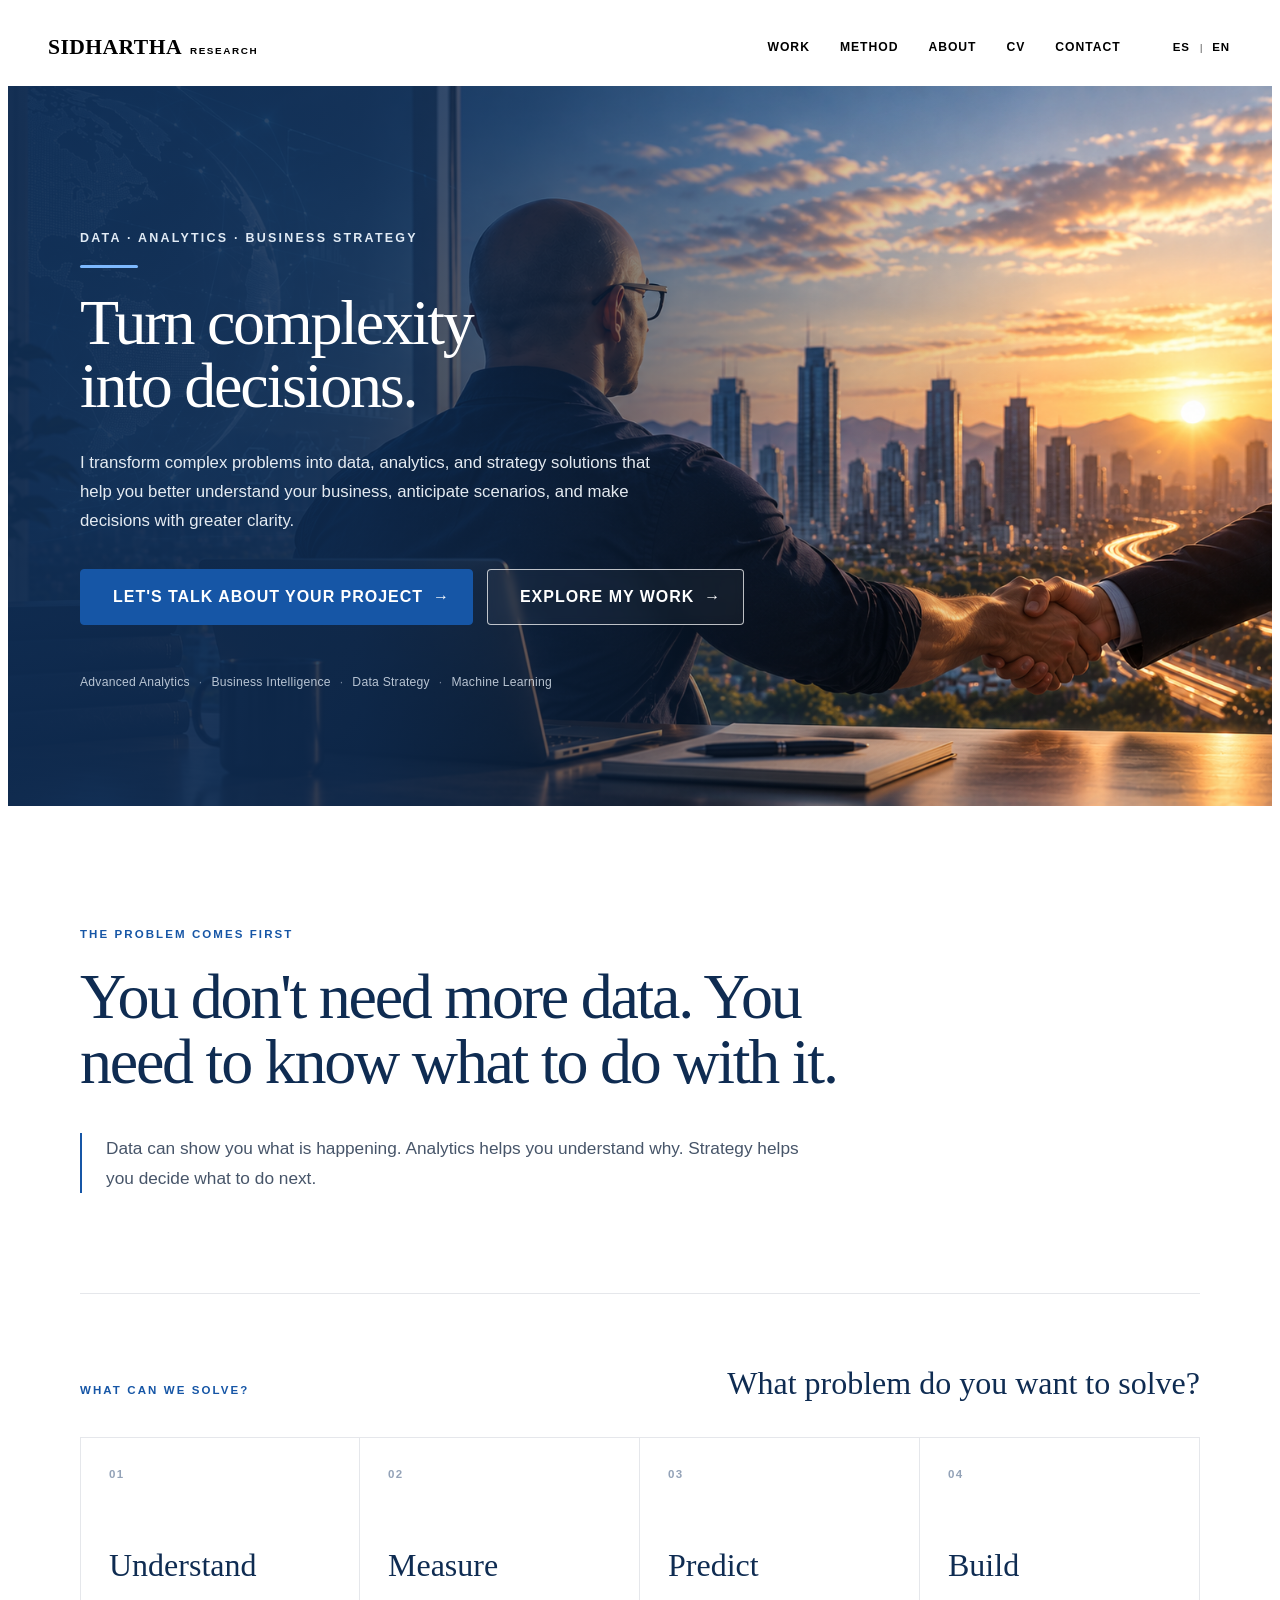
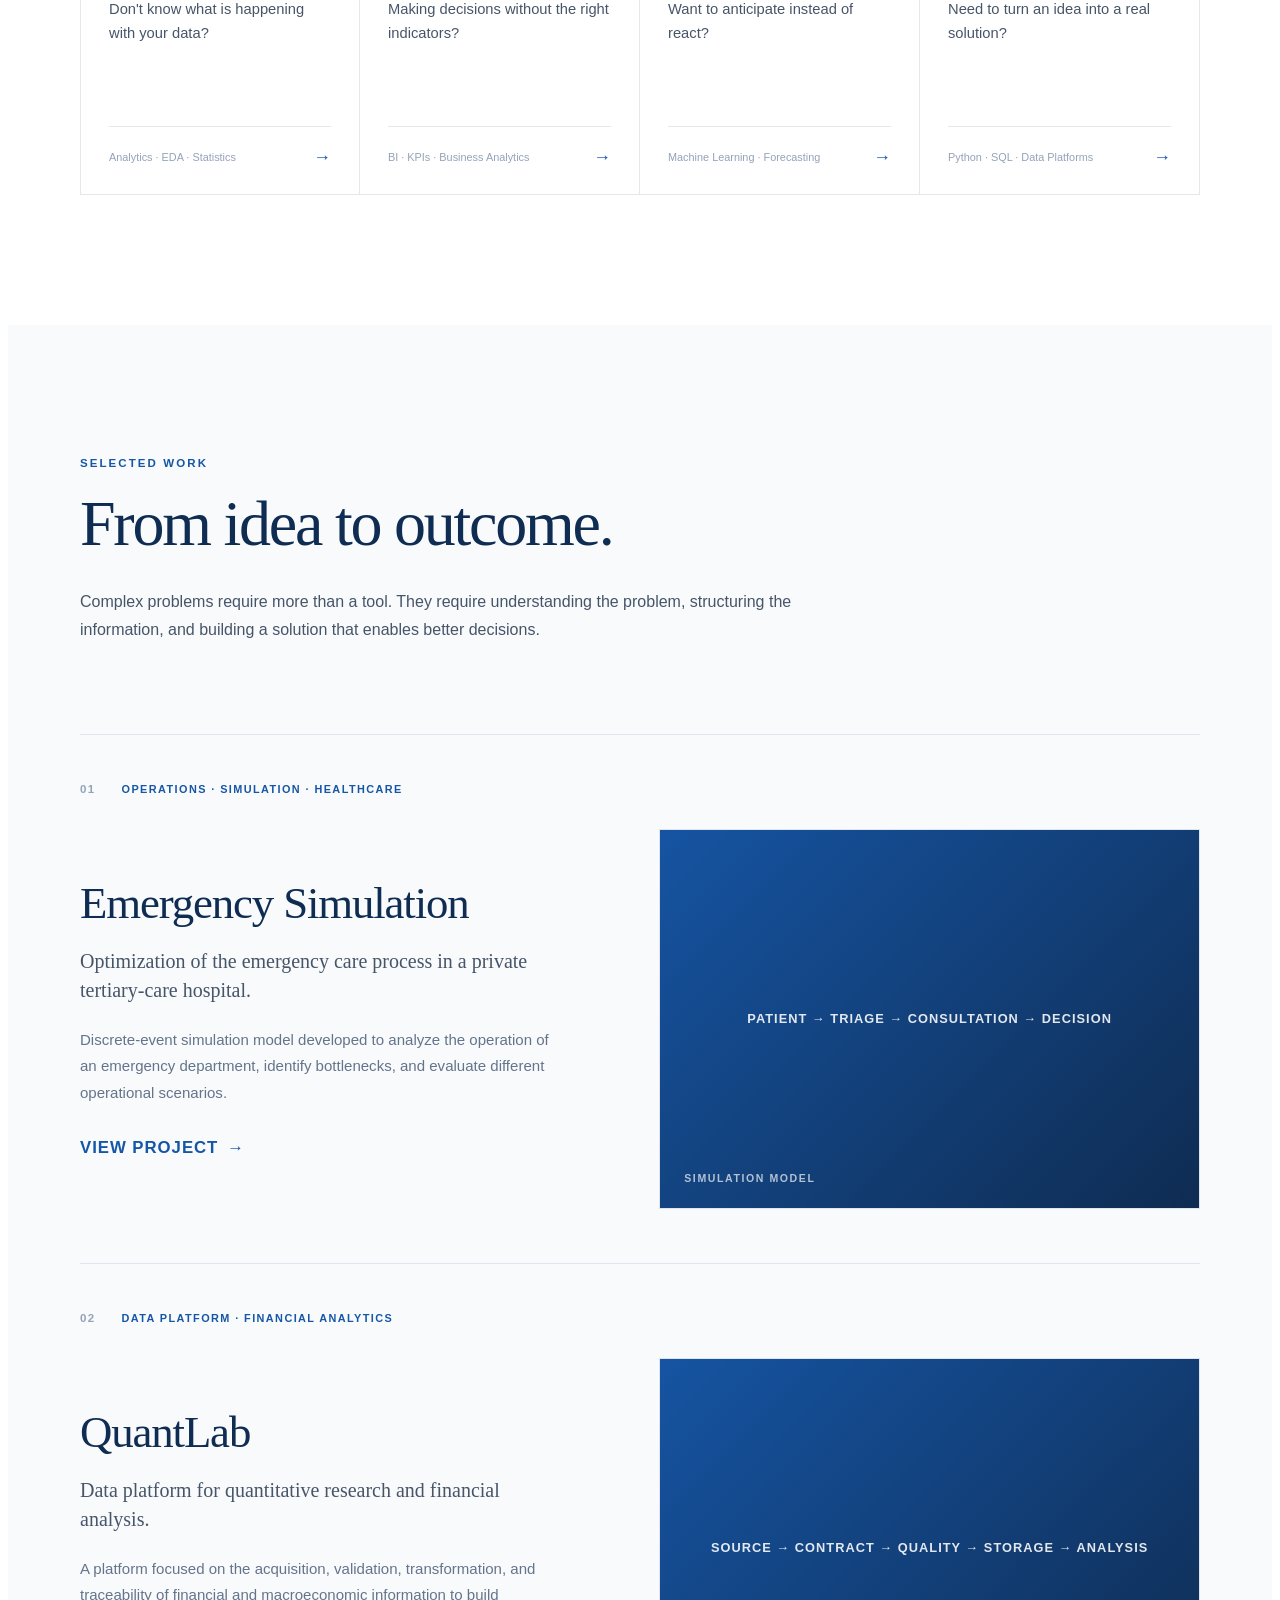
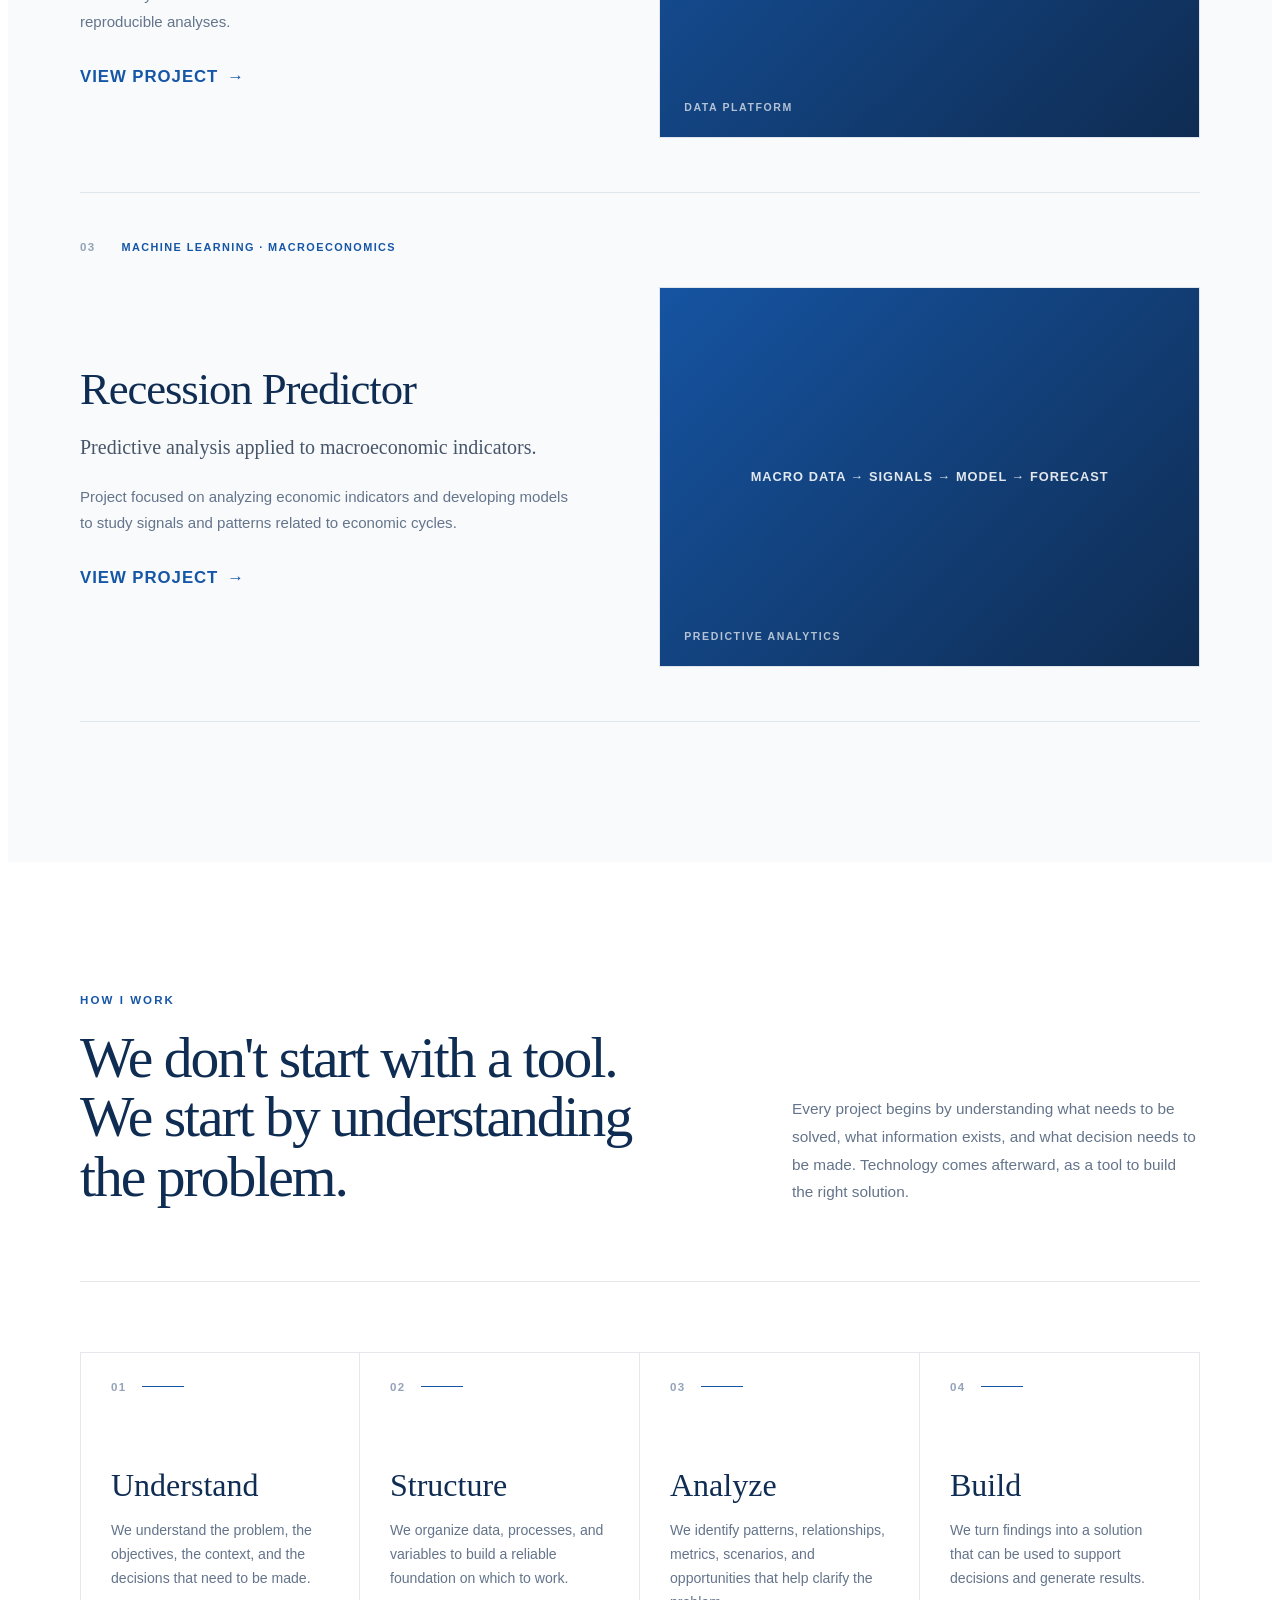
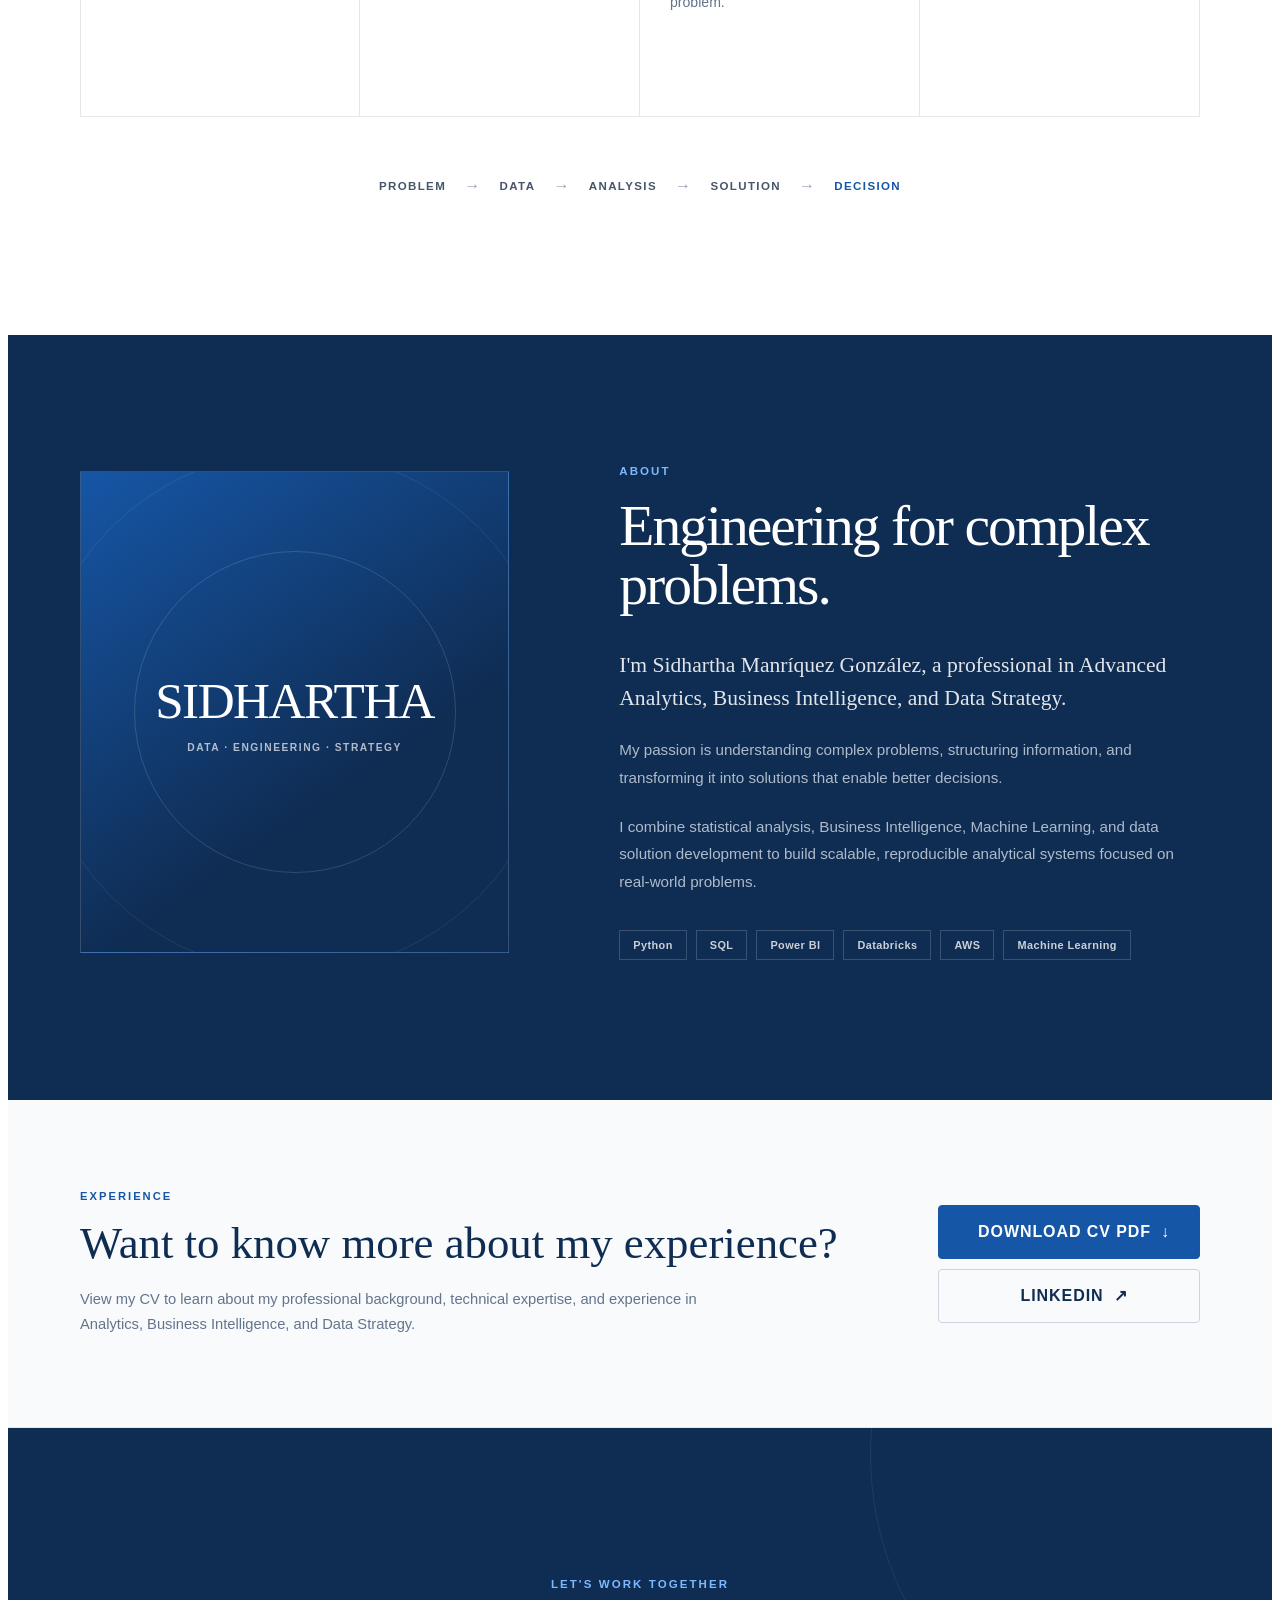
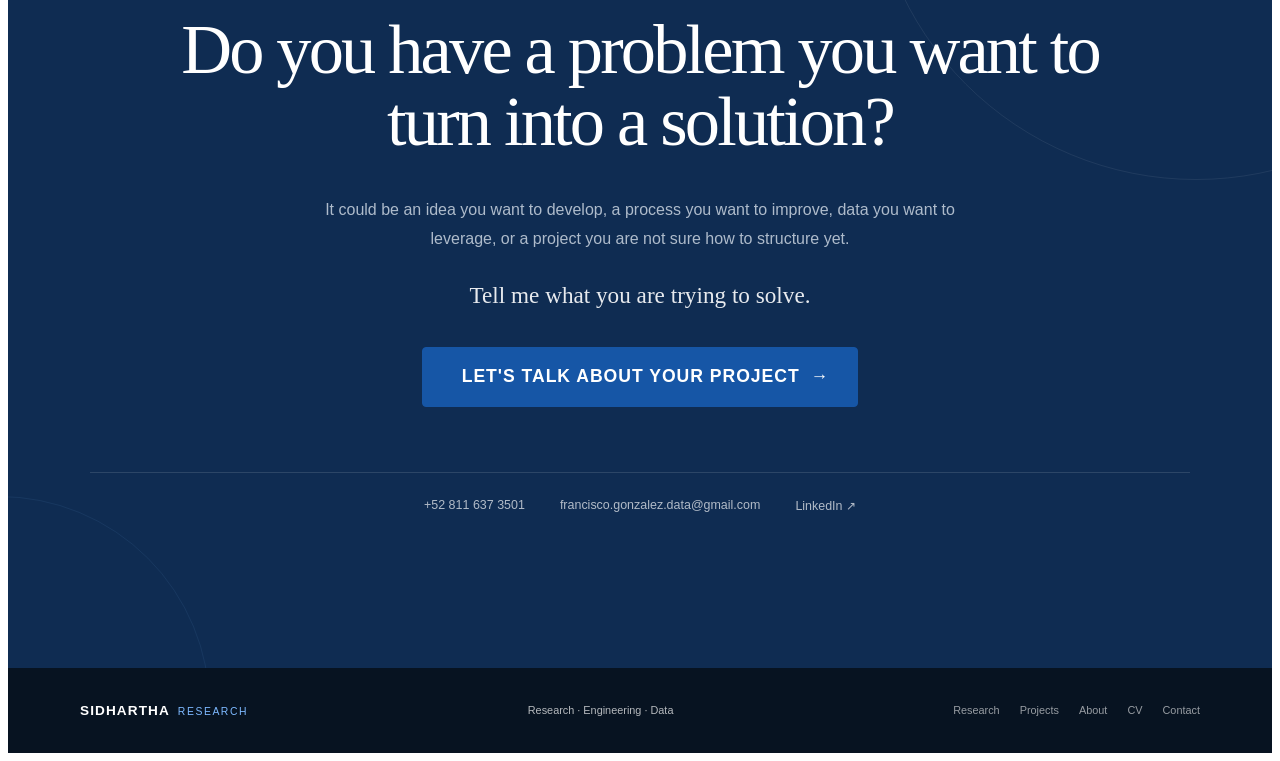
==== work_with_me/index.html @ 870dec20 "feat(work): add work with me" ====
<!DOCTYPE html>

<html lang="es">
<head>
    <meta charset="utf-8"/>
    <meta content="width=device-width, initial-scale=1" name="viewport"/>
    <title data-i18n="document.title">Sidhartha Research — Trabaja conmigo</title>
    <link href="assets/css/work_with_me.css" rel="stylesheet"/>
    <script src="assets/js/work_with_me.js"></script>
</head>
<header class="consulting-header">
    <div class="consulting-header__inner">
        <a class="consulting-header__brand" href="#top">
            <span class="consulting-header__brand-main">
                SIDHARTHA
            </span>
            <span class="consulting-header__brand-sub">
                RESEARCH
            </span>
        </a>
        <nav aria-label="Main navigation" class="consulting-header__nav">
            <a data-i18n="nav.work" href="#projects">
                Work
            </a>
            <a data-i18n="nav.method" href="#method">
                Method
            </a>
            <a data-i18n="nav.about" href="#about">
                About
            </a>
            <a data-i18n="nav.cv" href="#cv">
                CV
            </a>
            <a data-i18n="nav.contact" href="#contact">
                Contact
            </a>
        </nav>
        <div aria-label="Language selector" class="consulting-header__language">
            <button aria-label="Español" class="language-button is-active" data-language="es" type="button">
                ES
            </button>
            <span aria-hidden="true">|</span>
            <button aria-label="English" class="language-button" data-language="en" type="button">
                EN
            </button>
        </div>
    </div>
</header>
<main>
    <!-- =========================================================
             HERO — WORK WITH ME
             ========================================================= -->
    <section id="top" aria-labelledby="consulting-hero-title" class="consulting-hero">
        <div class="consulting-hero__overlay"></div>
        <div class="consulting-hero__content">
            <p class="consulting-hero__eyebrow">
                DATA · ANALYTICS · BUSINESS STRATEGY
            </p>
            <span aria-hidden="true" class="consulting-hero__accent"></span>
            <h1 class="consulting-hero__title" data-i18n="hero.title" id="consulting-hero-title">
                Convierte la
                <span>complejidad en</span>
                decisiones.
            </h1>
            <p class="consulting-hero__description" data-i18n="hero.description">
                Transformo problemas complejos en soluciones de datos,
                analítica y estrategia para ayudarte a entender mejor
                tu negocio, anticipar escenarios y tomar decisiones
                con mayor claridad.
            </p>
            <div class="consulting-hero__actions">
                <a class="consulting-hero__button consulting-hero__button--primary" href="#contact"><span
                        data-i18n="hero.primary">Hablemos de tu proyecto</span><span aria-hidden="true">→</span>
                </a>
                <a class="consulting-hero__button consulting-hero__button--secondary" href="#projects">
                    <span data-i18n="hero.secondary">Conoce mi trabajo</span>
                    <span aria-hidden="true">→</span>
                </a>
            </div>
            <p class="consulting-hero__capabilities">
                Advanced Analytics
                <span aria-hidden="true">·</span>
                Business Intelligence
                <span aria-hidden="true">·</span>
                Data Strategy
                <span aria-hidden="true">·</span>
                Machine Learning
            </p>
        </div>
    </section>
    <!-- =========================================================
             SECTION 02 — VALUE PROPOSITION
             ========================================================= -->
    <section aria-labelledby="consulting-value-title" class="consulting-value">
        <div class="consulting-value__container">
            <div class="consulting-value__intro">
                <p class="consulting-value__eyebrow" data-i18n="value.eyebrow">
                    THE PROBLEM COMES FIRST
                </p>
                <h2 class="consulting-value__title" data-i18n="value.title" id="consulting-value-title">
                    No necesitas más datos.
                    <span>Necesitas saber qué hacer con ellos.</span>
                </h2>
                <div class="consulting-value__statement">
                    <p data-i18n="value.statement">
                        Los datos pueden mostrarte qué está ocurriendo.
                        La analítica ayuda a entender por qué.
                        La estrategia permite decidir qué hacer después.
                    </p>
                </div>
            </div>
            <div aria-hidden="true" class="consulting-value__divider"></div>
            <div class="consulting-value__problems">
                <div class="consulting-value__heading">
                    <p class="consulting-value__eyebrow" data-i18n="value.problems.eyebrow">
                        WHAT CAN WE SOLVE?
                    </p>
                    <h3 data-i18n="value.question">
                        ¿Qué problema quieres resolver?
                    </h3>
                </div>
                <div class="consulting-value__grid">
                    <!-- 01 — ENTENDER -->
                    <article class="consulting-value__card">
                        <span class="consulting-value__number">
                            01
                        </span>
                        <h4 data-i18n="value.understand.title">
                            Entender
                        </h4>
                        <p data-i18n="value.understand.text">
                            ¿No sabes qué está pasando con tus datos?
                        </p>
                        <div class="consulting-value__card-footer">
                            <span>
                                Analytics · EDA · Statistics
                            </span>
                            <span aria-hidden="true" class="consulting-value__arrow">→</span>
                        </div>
                    </article>
                    <!-- 02 — MEDIR -->
                    <article class="consulting-value__card">
                        <span class="consulting-value__number">
                            02
                        </span>
                        <h4 data-i18n="value.measure.title">
                            Medir
                        </h4>
                        <p data-i18n="value.measure.text">
                            ¿Tomas decisiones sin tener los indicadores correctos?
                        </p>
                        <div class="consulting-value__card-footer">
                            <span>
                                BI · KPIs · Business Analytics
                            </span>
                            <span aria-hidden="true" class="consulting-value__arrow">→</span>
                        </div>
                    </article>
                    <!-- 03 — PREDECIR -->
                    <article class="consulting-value__card">
                        <span class="consulting-value__number">
                            03
                        </span>
                        <h4 data-i18n="value.predict.title">
                            Predecir
                        </h4>
                        <p data-i18n="value.predict.text">
                            ¿Quieres anticiparte en lugar de reaccionar?
                        </p>
                        <div class="consulting-value__card-footer">
                            <span>
                                Machine Learning · Forecasting
                            </span>
                            <span aria-hidden="true" class="consulting-value__arrow">→</span>
                        </div>
                    </article>
                    <!-- 04 — CONSTRUIR -->
                    <article class="consulting-value__card">
                        <span class="consulting-value__number">04</span>
                            <h4 data-i18n="value.build.title">
                                Construir
                            </h4>
                            <p data-i18n="value.build.text">
                                ¿Necesitas convertir una idea en una solución real?
                            </p>
                            <div class="consulting-value__card-footer">
                        <span>
                            Python · SQL · Data Platforms
                        </span>
                            <span aria-hidden="true" class="consulting-value__arrow">→</span>
                            </div>
                    </article>
                </div>
            </div>
        </div>
    </section>
    <!-- =========================================================
         SECTION 03 — PROJECTS
         ========================================================= -->
    <section aria-labelledby="consulting-projects-title" class="consulting-projects" id="projects">
        <div class="consulting-projects__container">
            <!-- INTRO -->
            <div class="consulting-projects__intro">
                <p class="consulting-projects__eyebrow" data-i18n="projects.eyebrow">
                    SELECTED WORK
                </p>
                <h2 class="consulting-projects__title" data-i18n="projects.title" id="consulting-projects-title">
                    De la idea al resultado.
                </h2>
                <p class="consulting-projects__description" data-i18n="projects.description">
                    Los problemas complejos requieren algo más que una
                    herramienta. Requieren entender el problema,
                    estructurar la información y construir una solución
                    que permita tomar decisiones.
                </p>
            </div>
            <!-- PROJECT LIST -->
            <div class="consulting-projects__list">
                <!-- =================================================
                 PROJECT 01
                ================================================= -->
                <article class="consulting-project">
                    <div class="consulting-project__meta">
                        <span class="consulting-project__number">01</span>
                        <span class="consulting-project__category">
                            OPERATIONS · SIMULATION · HEALTHCARE
                        </span>
                    </div>
                    <div class="consulting-project__content">
                        <div class="consulting-project__text">
                            <h3 class="consulting-project__title">
                                Emergency Simulation
                            </h3>
                            <p class="consulting-project__subtitle" data-i18n="project.01.subtitle">
                                Optimización del proceso de atención
                                en urgencias de un hospital privado
                                de tercer nivel.
                            </p>
                            <p class="consulting-project__description" data-i18n="project.01.description">
                                Modelo de simulación de eventos discretos
                                desarrollado para analizar el funcionamiento
                                de un servicio de urgencias, identificar
                                cuellos de botella y evaluar diferentes
                                escenarios operativos.
                            </p>
                            <a class="consulting-project__link"
                               href="../projects/emergency-simulation/emergency_simulation/frontend/index.html"
                               rel="noopener noreferrer" target="_blank"><span
                                    data-i18n="projects.view">Ver proyecto</span><span aria-hidden="true">→</span>
                            </a>
                        </div>
                        <div aria-hidden="true"
                             class="consulting-project__visual consulting-project__visual--simulation">
                            <span class="consulting-project__visual-label">
                                SIMULATION MODEL
                            </span>
                        </div>
                    </div>
                </article>
                <!-- =================================================
                                     PROJECT 02
                ================================================= -->
                <article class="consulting-project">
                    <div class="consulting-project__meta">
                        <span class="consulting-project__number">02</span>
                        <span class="consulting-project__category">
                            DATA PLATFORM · FINANCIAL ANALYTICS
                        </span>
                    </div>
                    <div class="consulting-project__content">
                        <div class="consulting-project__text">
                            <h3 class="consulting-project__title">QuantLab</h3>
                            <p class="consulting-project__subtitle" data-i18n="project.02.subtitle">
                                Data platform para investigación
                                cuantitativa y análisis financiero.
                            </p>
                            <p class="consulting-project__description" data-i18n="project.02.description">
                                Plataforma orientada a la adquisición,
                                validación, transformación y trazabilidad
                                de información financiera y macroeconómica
                                para construir análisis reproducibles.
                            </p>
                            <a class="consulting-project__link" href="#">
                                <span data-i18n="projects.view">Ver proyecto</span>
                                <span aria-hidden="true">→</span>
                            </a>
                        </div>
                        <div aria-hidden="true" class="consulting-project__visual consulting-project__visual--quant">
                            <span class="consulting-project__visual-label">DATA PLATFORM</span>
                        </div>
                    </div>
                </article>
                <!-- =================================================
                                     PROJECT 03
                ================================================= -->
                <article class="consulting-project">
                    <div class="consulting-project__meta">
                        <span class="consulting-project__number">03</span>
                        <span class="consulting-project__category">
                            MACHINE LEARNING · MACROECONOMICS
                        </span>
                    </div>
                    <div class="consulting-project__content">
                        <div class="consulting-project__text">
                            <h3 class="consulting-project__title">
                                Recession Predictor
                            </h3>
                            <p class="consulting-project__subtitle" data-i18n="project.03.subtitle">
                                Análisis predictivo aplicado a
                                indicadores macroeconómicos.
                            </p>
                            <p class="consulting-project__description" data-i18n="project.03.description">
                                Proyecto orientado al análisis de indicadores
                                económicos y al desarrollo de modelos para
                                estudiar señales y patrones relacionados
                                con ciclos económicos.
                            </p>
                            <a class="consulting-project__link" href="#">
                                <span data-i18n="projects.view">Ver proyecto</span>
                                <span aria-hidden="true">→</span>
                            </a>
                        </div>
                        <div aria-hidden="true"
                             class="consulting-project__visual consulting-project__visual--recession">
                            <span class="consulting-project__visual-label">PREDICTIVE ANALYTICS</span>
                        </div>
                    </div>
                </article>
            </div>
        </div>
    </section>
    <!-- =========================================================
         SECTION 04 — HOW I WORK
         ========================================================= -->
    <section aria-labelledby="consulting-method-title" class="consulting-method" id="method">
        <div class="consulting-method__container">
            <!-- INTRO -->
            <div class="consulting-method__intro">
                <div class="consulting-method__intro-copy">
                    <p class="consulting-method__eyebrow" data-i18n="method.eyebrow">
                        HOW I WORK
                    </p>
                    <h2 class="consulting-method__title" data-i18n="method.title" id="consulting-method-title">
                        No empezamos con una herramienta.
                        <span>Empezamos entendiendo el problema.</span>
                    </h2>
                </div>
                <p class="consulting-method__description" data-i18n="method.description">
                    Cada proyecto comienza entendiendo qué se quiere
                    resolver, qué información existe y qué decisión
                    necesita ser tomada. La tecnología aparece después,
                    como una herramienta para construir la solución adecuada.
                </p>
            </div>
            <!-- PROCESS -->
            <div class="consulting-method__process">
                <!-- 01 -->
                <article class="consulting-method__step">
                    <div class="consulting-method__step-top">
                        <span class="consulting-method__number">
                            01
                        </span>
                        <span aria-hidden="true" class="consulting-method__line"></span>
                    </div>
                    <h3 data-i18n="method.understand.title">
                        Entender
                    </h3>
                    <p data-i18n="method.understand.text">
                        Entendemos el problema, los objetivos,
                        el contexto y las decisiones que necesitan
                        ser tomadas.
                    </p>
                </article>
                <!-- 02 -->
                <article class="consulting-method__step">
                    <div class="consulting-method__step-top">
                        <span class="consulting-method__number">
                            02
                        </span>
                        <span aria-hidden="true" class="consulting-method__line"></span>
                    </div>
                    <h3 data-i18n="method.structure.title">Estructurar</h3>
                    <p data-i18n="method.structure.text">
                        Organizamos datos, procesos y variables
                        para construir una base confiable
                        sobre la cual trabajar.
                    </p>
                </article>
                <!-- 03 -->
                <article class="consulting-method__step">
                    <div class="consulting-method__step-top">
                        <span class="consulting-method__number">
                            03
                        </span>
                        <span aria-hidden="true" class="consulting-method__line"></span>
                    </div>
                    <h3 data-i18n="method.analyze.title">
                        Analizar
                    </h3>
                    <p data-i18n="method.analyze.text">
                        Identificamos patrones, relaciones,
                        métricas, escenarios y oportunidades
                        que ayuden a entender el problema.
                    </p>
                </article>
                <!-- 04 -->
                <article class="consulting-method__step">
                    <div class="consulting-method__step-top">
                        <span class="consulting-method__number">
                            04
                        </span>
                            <span aria-hidden="true" class="consulting-method__line"></span>
                    </div>
                        <h3 data-i18n="method.build.title">
                            Construir
                        </h3>
                        <p data-i18n="method.build.text">
                            Convertimos los hallazgos en una solución
                            que pueda utilizarse para apoyar decisiones
                            y generar resultados.
                        </p>
                </article>
            </div>
            <!-- FLOW -->
            <div class="consulting-method__flow">
                <span data-i18n="method.flow.problem">Problema</span>
                <span aria-hidden="true" class="consulting-method__flow-arrow">→</span>
                <span data-i18n="method.flow.data">Datos</span>
                <span aria-hidden="true" class="consulting-method__flow-arrow">→</span>
                <span data-i18n="method.flow.analysis">Análisis</span>
                <span aria-hidden="true" class="consulting-method__flow-arrow">→</span>
                <span data-i18n="method.flow.solution">Solución</span>
                <span aria-hidden="true" class="consulting-method__flow-arrow">→</span>
                <strong data-i18n="method.flow.decision">Decisión</strong>
            </div>
        </div>
    </section>
    <!-- =========================================================
         SECTION 05 — ABOUT
         ========================================================= -->
    <section aria-labelledby="consulting-about-title" class="consulting-about" id="about">
        <div class="consulting-about__container">
            <div class="consulting-about__visual">
                <div class="consulting-about__visual-inner">
                    <span>SIDHARTHA</span>
                    <strong>DATA · ENGINEERING · STRATEGY</strong>
                </div>
            </div>
            <div class="consulting-about__content">
                <p class="consulting-about__eyebrow" data-i18n="about.eyebrow">
                    ABOUT
                </p>
                <h2 class="consulting-about__title" data-i18n="about.title" id="consulting-about-title">
                    Ingeniería para problemas complejos.
                </h2>
                <p class="consulting-about__lead" data-i18n="about.lead">
                    Soy Sidhartha Manríquez González, profesional de
                    Advanced Analytics, Business Intelligence y
                    Data Strategy.
                </p>
                <p class="consulting-about__text" data-i18n="about.text1">
                    Mi pasión es entender problemas complejos, estructurar
                    información y transformarla en soluciones que permitan
                    tomar mejores decisiones.
                </p>
                <p class="consulting-about__text" data-i18n="about.text2">
                    Combino análisis estadístico, Business Intelligence,
                    Machine Learning y desarrollo de soluciones de datos
                    para construir sistemas analíticos escalables,
                    reproducibles y orientados a problemas reales.
                </p>
                <div class="consulting-about__skills">
                    <span>Python</span>
                    <span>SQL</span>
                    <span>Power BI</span>
                    <span>Databricks</span>
                    <span>AWS</span>
                    <span>Machine Learning</span>
                </div>
            </div>
        </div>
    </section>
    <!-- =========================================================
         SECTION 06 — CV
         ========================================================= -->
    <section aria-labelledby="consulting-cv-title" class="consulting-cv" id="cv">
        <div class="consulting-cv__container">
            <div class="consulting-cv__copy">
                <p class="consulting-cv__eyebrow" data-i18n="cv.eyebrow">
                    EXPERIENCE
                </p>
                <h2 class="consulting-cv__title" data-i18n="cv.title" id="consulting-cv-title">
                    ¿Quieres conocer mi experiencia?
                </h2>
                <p class="consulting-cv__description" data-i18n="cv.description">
                    Consulta mi CV para conocer mi trayectoria profesional,
                    conocimientos técnicos y experiencia en Analytics,
                    Business Intelligence y Data Strategy.
                </p>
            </div>
            <div class="consulting-cv__actions">
                <a class="consulting-cv__button consulting-cv__button--primary" download=""
                   href="assets/image/Sidhartha.pdf">
                    <span data-i18n="cv.download">Descargar CV PDF</span>
                    <span aria-hidden="true">↓</span>
                </a>
                <a class="consulting-cv__button consulting-cv__button--secondary"
                   href="https://www.linkedin.com/in/f-sidhartha-manríquez-gonzález-ba8673b1/"
                   rel="noopener noreferrer"
                   target="_blank">
                    <span data-i18n="cv.linkedin">LinkedIn</span>
                    <span aria-hidden="true">↗</span>
                </a>
            </div>
        </div>
    </section>
    <!-- =========================================================
         SECTION 07 — CONTACT
         ========================================================= -->
    <section aria-labelledby="consulting-contact-title" class="consulting-contact" id="contact">
        <div class="consulting-contact__container">
            <p class="consulting-contact__eyebrow" data-i18n="contact.eyebrow">
                LET'S WORK TOGETHER
            </p>
            <h2 class="consulting-contact__title" data-i18n="contact.title" id="consulting-contact-title">
                ¿Tienes un problema que quieres
                <span>convertir en una solución?</span>
            </h2>
            <p class="consulting-contact__description" data-i18n="contact.description">
                Puede ser una idea que quieres desarrollar, un proceso
                que quieres mejorar, datos que quieres aprovechar o un
                proyecto que todavía no sabes cómo estructurar.
            </p>
            <p class="consulting-contact__statement" data-i18n="contact.statement">
                Cuéntame qué estás intentando resolver.
            </p>
            <a class="consulting-contact__button"
               href="mailto:francisco.gonzalez.data@gmail.com?subject=Quiero%20hablar%20sobre%20un%20proyecto">
                <span data-i18n="contact.button">Hablemos de tu proyecto</span>
                <span aria-hidden="true">→</span>
            </a>
            <div class="consulting-contact__details">
                <a href="tel:+528116373501">
                    +52 811 637 3501
                </a>
                <a href="mailto:francisco.gonzalez.data@gmail.com">
                    francisco.gonzalez.data@gmail.com
                </a>
                <a href="https://www.linkedin.com/in/sidhartha-manríquez-ba8673b1" rel="noopener noreferrer"
                   target="_blank">
                    LinkedIn
                    <span aria-hidden="true">↗</span>
                </a>
            </div>
        </div>
    </section>
</main>
<footer class="consulting-footer">
    <div class="consulting-footer__container">
        <div class="consulting-footer__brand">
            <strong>
                SIDHARTHA
            </strong>
            <span>
                RESEARCH
            </span>
        </div>
        <p data-i18n="footer.description">
            Research · Engineering · Data
        </p>
        <nav aria-label="Footer navigation">
            <a data-i18n="footer.research" href="/research/employment_trends/index.html">
                Research
            </a>
            <a data-i18n="footer.projects" href="#projects">
                Projects
            </a>
            <a data-i18n="footer.about" href="#about">
                About
            </a>
            <a data-i18n="footer.cv" href="#cv">
                CV
            </a>
            <a data-i18n="footer.contact" href="#contact">
                Contact
            </a>
        </nav>
    </div>
</footer>
</html>
---- work_with_me/assets/css/work_with_me.css ----
/* =========================================================
   WORK WITH ME — HERO
   ========================================================= */
/* =========================================================
   HEADER
   ========================================================= */

.consulting-header {
    position: sticky;
    top: 0;
    z-index: 1000;

    width: 100%;

    background: rgba(255, 255, 255, 0.96);
    border-bottom: 1px solid var(--line);

    backdrop-filter: blur(12px);
    -webkit-backdrop-filter: blur(12px);
}

.consulting-header__inner {
    width: min(1400px, calc(100% - 80px));
    min-height: 78px;

    margin: 0 auto;

    display: flex;
    align-items: center;
    justify-content: space-between;

    gap: 40px;
}

html {
    scroll-behavior: smooth;
}

section[id] {
    scroll-margin-top: 90px;
}
/* ---------------------------------------------------------
   BRAND
   --------------------------------------------------------- */

.consulting-header__brand {
    display: inline-flex;
    align-items: baseline;
    gap: 8px;

    color: var(--dark);

    text-decoration: none;
    white-space: nowrap;
}

.consulting-header__brand-main {
    font-family: "Source Serif 4", Georgia, serif;

    font-size: 1.35rem;
    font-weight: 600;

    letter-spacing: 0.02em;
}

.consulting-header__brand-sub {
    font-family: "Inter", sans-serif;

    font-size: 0.62rem;
    font-weight: 600;

    letter-spacing: 0.16em;

    color: var(--petrol);
}


/* ---------------------------------------------------------
   NAVIGATION
   --------------------------------------------------------- */

.consulting-header__nav {
    display: flex;
    align-items: center;

    gap: 30px;

    margin-left: auto;
}

.consulting-header__nav a {
    position: relative;

    padding: 8px 0;

    color: var(--muted);

    font-family: "Inter", sans-serif;
    font-size: 0.76rem;
    font-weight: 600;

    letter-spacing: 0.08em;
    text-transform: uppercase;

    text-decoration: none;

    transition:
        color 0.2s ease;
}

.consulting-header__nav a::after {
    content: "";

    position: absolute;

    left: 0;
    bottom: 2px;

    width: 0;
    height: 1px;

    background: var(--petrol);

    transition: width 0.2s ease;
}

.consulting-header__nav a:hover {
    color: var(--dark);
}

.consulting-header__nav a:hover::after {
    width: 100%;
}


/* ---------------------------------------------------------
   LANGUAGE
   --------------------------------------------------------- */

.consulting-header__language {
    display: flex;
    align-items: center;

    gap: 8px;

    margin-left: 10px;
}

.language-button {
    padding: 5px 2px;

    border: 0;
    background: transparent;

    color: var(--muted);

    font-family: "Inter", sans-serif;
    font-size: 0.72rem;
    font-weight: 700;

    letter-spacing: 0.08em;

    cursor: pointer;

    transition:
        color 0.2s ease;
}

.language-button:hover {
    color: var(--dark);
}

.language-button.is-active {
    color: var(--petrol);
}

.consulting-header__language > span {
    color: var(--line);

    font-size: 0.7rem;
}
/* ---------------------------------------------------------
   1. HERO BASE
   --------------------------------------------------------- */

.consulting-hero {
    position: relative;
    isolation: isolate;

    min-height: 680px;
    height: min(720px, calc(100vh - 80px));

    display: flex;
    align-items: center;

    overflow: hidden;

    background-image: url("/work_with_me/assets/image/sidh4.png");
    background-repeat: no-repeat;
    background-size: cover;
    background-position: center center;

    color: #ffffff;
}


/* ---------------------------------------------------------
   2. BLUE OVERLAY
   --------------------------------------------------------- */

.consulting-hero__overlay {
    position: absolute;
    inset: 0;

    z-index: -1;

    background:
        linear-gradient(
            90deg,
            rgba(15, 44, 82, 0.94) 0%,
            rgba(15, 44, 82, 0.86) 28%,
            rgba(15, 44, 82, 0.52) 48%,
            rgba(15, 44, 82, 0.16) 67%,
            rgba(15, 44, 82, 0.00) 82%
        );
}


/* ---------------------------------------------------------
   3. CONTENT CONTAINER
   --------------------------------------------------------- */

.consulting-hero__content {
    position: relative;
    z-index: 1;

    width: min(100% - 144px, 1400px);

    margin: 0 auto;

    padding-top: 30px;
}


/* ---------------------------------------------------------
   4. EYEBROW
   --------------------------------------------------------- */

.consulting-hero__eyebrow {
    margin: 0;

    font-family:
        "Inter",
        -apple-system,
        BlinkMacSystemFont,
        "Segoe UI",
        sans-serif;

    font-size: 0.78rem;
    font-weight: 700;

    line-height: 1.4;

    letter-spacing: 0.18em;
    text-transform: uppercase;

    color: rgba(238, 246, 255, 0.94);
}


/* ---------------------------------------------------------
   5. ACCENT LINE
   --------------------------------------------------------- */

.consulting-hero__accent {
    display: block;

    width: 58px;
    height: 3px;

    margin-top: 18px;
    margin-bottom: 24px;

    border-radius: 999px;

    background: #7db9ff;
}


/* ---------------------------------------------------------
   6. MAIN TITLE
   --------------------------------------------------------- */

.consulting-hero__title {
    max-width: 720px;

    margin: 0;

    font-family:
        "Source Serif 4",
        Georgia,
        serif;

    font-size: clamp(3.2rem, 5vw, 5.2rem);

    font-weight: 500;

    line-height: 0.98;

    letter-spacing: -0.035em;

    color: #ffffff;

    text-wrap: balance;
}


/*
   The span is intentionally displayed as a block
   on larger screens to reproduce the approved composition.
*/

.consulting-hero__title span {
    display: block;
}


/* ---------------------------------------------------------
   7. DESCRIPTION
   --------------------------------------------------------- */

.consulting-hero__description {
    max-width: 590px;

    margin: 32px 0 0;

    font-family:
        "Inter",
        -apple-system,
        BlinkMacSystemFont,
        "Segoe UI",
        sans-serif;

    font-size: 1.05rem;

    font-weight: 400;

    line-height: 1.7;

    color: rgba(241, 246, 252, 0.94);
}


/* ---------------------------------------------------------
   8. BUTTONS
   --------------------------------------------------------- */

.consulting-hero__actions {
    display: flex;
    align-items: center;
    flex-wrap: wrap;

    gap: 14px;

    margin-top: 34px;
}


/* Base button */

.consulting-hero__button {
    display: inline-flex;
    align-items: center;
    justify-content: center;

    min-height: 54px;

    padding: 0 22px;

    border-radius: 4px;

    font-family:
        "Inter",
        -apple-system,
        BlinkMacSystemFont,
        "Segoe UI",
        sans-serif;

    font-size: 0.76rem;
    font-weight: 700;

    line-height: 1;

    letter-spacing: 0.08em;
    text-transform: uppercase;

    text-decoration: none;

    transition:
        transform 180ms ease,
        background-color 180ms ease,
        border-color 180ms ease,
        color 180ms ease;

    white-space: nowrap;
}


/* Primary */

.consulting-hero__button--primary {
    background: #1656a6;

    border: 1px solid #1656a6;

    color: #ffffff;
}


.consulting-hero__button--primary:hover {
    background: #144d96;

    border-color: #144d96;

    transform: translateY(-2px);
}


/* Secondary */

.consulting-hero__button--secondary {
    background: rgba(255, 255, 255, 0.04);

    border: 1px solid rgba(255, 255, 255, 0.72);

    color: #ffffff;

    backdrop-filter: blur(4px);
}


.consulting-hero__button--secondary:hover {
    background: rgba(255, 255, 255, 0.12);

    border-color: #ffffff;

    transform: translateY(-2px);
}


/* Arrow */

.consulting-hero__button span {
    margin-left: 10px;

    font-size: 1rem;

    transition: transform 180ms ease;
}


.consulting-hero__button:hover span {
    transform: translateX(4px);
}


/* ---------------------------------------------------------
   9. CAPABILITIES
   --------------------------------------------------------- */

.consulting-hero__capabilities {
    display: flex;
    align-items: center;
    flex-wrap: wrap;

    gap: 9px;

    margin: 48px 0 0;

    font-family:
        "Inter",
        -apple-system,
        BlinkMacSystemFont,
        "Segoe UI",
        sans-serif;

    font-size: 0.76rem;

    font-weight: 500;

    line-height: 1.6;

    letter-spacing: 0.02em;

    color: rgba(231, 240, 250, 0.78);
}


.consulting-hero__capabilities span {
    color: rgba(231, 240, 250, 0.48);
}


/* =========================================================
   RESPONSIVE
   ========================================================= */


/* ---------------------------------------------------------
   10. LARGE DESKTOP
   --------------------------------------------------------- */


/* ---------------------------------------------------------
   11. LAPTOP / STANDARD DESKTOP
   --------------------------------------------------------- */


/* ---------------------------------------------------------
   12. TABLET
   --------------------------------------------------------- */


/* ---------------------------------------------------------
   13. MOBILE
   --------------------------------------------------------- */


/* ---------------------------------------------------------
   14. VERY SMALL MOBILE
   --------------------------------------------------------- */


/* ---------------------------------------------------------
   15. REDUCED MOTION
   --------------------------------------------------------- */


/* =========================================================
   SECTION 02 — VALUE PROPOSITION
   ========================================================= */


/* ---------------------------------------------------------
   1. SECTION
   --------------------------------------------------------- */

.consulting-value {
    position: relative;

    padding: 120px 0 130px;

    background: #ffffff;

    color: #0f2c52;
}


/* ---------------------------------------------------------
   2. CONTAINER
   --------------------------------------------------------- */

.consulting-value__container {
    width: min(100% - 144px, 1400px);

    margin: 0 auto;
}


/* ---------------------------------------------------------
   3. INTRO
   --------------------------------------------------------- */

.consulting-value__intro {
    max-width: 1050px;
}


/* ---------------------------------------------------------
   4. EYEBROW
   --------------------------------------------------------- */

.consulting-value__eyebrow {
    margin: 0;

    font-family:
        "Inter",
        -apple-system,
        BlinkMacSystemFont,
        "Segoe UI",
        sans-serif;

    font-size: 0.72rem;

    font-weight: 700;

    line-height: 1.4;

    letter-spacing: 0.18em;

    text-transform: uppercase;

    color: #1656a6;
}


/* ---------------------------------------------------------
   5. MAIN SECTION TITLE
   --------------------------------------------------------- */

.consulting-value__title {
    max-width: 950px;

    margin: 22px 0 0;

    font-family:
        "Source Serif 4",
        Georgia,
        serif;

    font-size: clamp(3rem, 5vw, 5rem);

    font-weight: 500;

    line-height: 1.02;

    letter-spacing: -0.035em;

    color: #0f2c52;

    text-wrap: balance;
}


.consulting-value__title span {
    display: block;

    color: #475569;
}


/* ---------------------------------------------------------
   6. STATEMENT
   --------------------------------------------------------- */

.consulting-value__statement {
    max-width: 700px;

    margin-top: 38px;

    padding-left: 24px;

    border-left: 2px solid #1656a6;
}


.consulting-value__statement p {
    margin: 0;

    font-family:
        "Inter",
        -apple-system,
        BlinkMacSystemFont,
        "Segoe UI",
        sans-serif;

    font-size: 1.08rem;

    line-height: 1.75;

    color: #475569;
}


/* ---------------------------------------------------------
   7. DIVIDER
   --------------------------------------------------------- */

.consulting-value__divider {
    width: 100%;

    height: 1px;

    margin: 100px 0 70px;

    background: #e5e7eb;
}


/* ---------------------------------------------------------
   8. PROBLEM HEADING
   --------------------------------------------------------- */

.consulting-value__heading {
    display: flex;
    align-items: baseline;
    justify-content: space-between;

    gap: 40px;

    margin-bottom: 34px;
}


.consulting-value__heading h3 {
    margin: 0;

    font-family:
        "Source Serif 4",
        Georgia,
        serif;

    font-size: clamp(1.8rem, 2.5vw, 2.5rem);

    font-weight: 500;

    line-height: 1.2;

    color: #0f2c52;
}


/* ---------------------------------------------------------
   9. CARDS GRID
   --------------------------------------------------------- */

.consulting-value__grid {
    display: grid;

    grid-template-columns: repeat(4, 1fr);

    gap: 0;

    border-top: 1px solid #e5e7eb;
    border-bottom: 1px solid #e5e7eb;
}


/* ---------------------------------------------------------
   10. CARD
   --------------------------------------------------------- */

.consulting-value__card {
    position: relative;

    min-height: 300px;

    padding: 30px 28px 26px;

    border-right: 1px solid #e5e7eb;

    transition:
        background-color 180ms ease,
        transform 180ms ease;
}


.consulting-value__card:first-child {
    border-left: 1px solid #e5e7eb;
}


.consulting-value__card:last-child {
    border-right: 1px solid #e5e7eb;
}


.consulting-value__card:hover {
    background: #f8fafc;

    transform: translateY(-3px);
}


/* ---------------------------------------------------------
   11. CARD NUMBER
   --------------------------------------------------------- */

.consulting-value__number {
    display: block;

    margin-bottom: 68px;

    font-family:
        "Inter",
        -apple-system,
        BlinkMacSystemFont,
        "Segoe UI",
        sans-serif;

    font-size: 0.72rem;

    font-weight: 700;

    letter-spacing: 0.12em;

    color: #94a3b8;
}


/* ---------------------------------------------------------
   12. CARD TITLE
   --------------------------------------------------------- */

.consulting-value__card h4 {
    margin: 0;

    font-family:
        "Source Serif 4",
        Georgia,
        serif;

    font-size: 2rem;

    font-weight: 500;

    line-height: 1.1;

    color: #0f2c52;
}


/* ---------------------------------------------------------
   13. CARD DESCRIPTION
   --------------------------------------------------------- */

.consulting-value__card p {
    max-width: 260px;

    margin: 14px 0 0;

    font-family:
        "Inter",
        -apple-system,
        BlinkMacSystemFont,
        "Segoe UI",
        sans-serif;

    font-size: 0.92rem;

    line-height: 1.65;

    color: #475569;
}


/* ---------------------------------------------------------
   14. CARD FOOTER
   --------------------------------------------------------- */

.consulting-value__card-footer {
    position: absolute;

    right: 28px;
    bottom: 24px;
    left: 28px;

    display: flex;
    align-items: center;
    justify-content: space-between;

    gap: 12px;

    padding-top: 18px;

    border-top: 1px solid #e5e7eb;

    font-family:
        "Inter",
        -apple-system,
        BlinkMacSystemFont,
        "Segoe UI",
        sans-serif;

    font-size: 0.68rem;

    line-height: 1.4;

    color: #94a3b8;
}


.consulting-value__arrow {
    flex-shrink: 0;

    font-size: 1.1rem;

    color: #1656a6;

    transition: transform 180ms ease;
}


.consulting-value__card:hover .consulting-value__arrow {
    transform: translateX(4px);
}


/* =========================================================
   RESPONSIVE
   ========================================================= */


/* ---------------------------------------------------------
   LARGE DESKTOP
   --------------------------------------------------------- */


/* ---------------------------------------------------------
   LAPTOP
   --------------------------------------------------------- */


/* ---------------------------------------------------------
   TABLET
   --------------------------------------------------------- */


/* ---------------------------------------------------------
   MOBILE
   --------------------------------------------------------- */


/* ---------------------------------------------------------
   VERY SMALL MOBILE
   --------------------------------------------------------- */


/* ---------------------------------------------------------
   REDUCED MOTION
   --------------------------------------------------------- */

/* =========================================================
   SECTION 03 — PROJECTS
   ========================================================= */


/* ---------------------------------------------------------
   1. SECTION
   --------------------------------------------------------- */

.consulting-projects {
    padding: 130px 0 140px;

    background: #f8fafc;

    color: #0f2c52;
}


/* ---------------------------------------------------------
   2. CONTAINER
   --------------------------------------------------------- */

.consulting-projects__container {
    width: min(100% - 144px, 1400px);

    margin: 0 auto;
}


/* ---------------------------------------------------------
   3. INTRO
   --------------------------------------------------------- */

.consulting-projects__intro {
    max-width: 900px;
}


/* ---------------------------------------------------------
   4. EYEBROW
   --------------------------------------------------------- */

.consulting-projects__eyebrow {
    margin: 0;

    font-family:
        "Inter",
        -apple-system,
        BlinkMacSystemFont,
        "Segoe UI",
        sans-serif;

    font-size: 0.72rem;

    font-weight: 700;

    line-height: 1.4;

    letter-spacing: 0.18em;

    text-transform: uppercase;

    color: #1656a6;
}


/* ---------------------------------------------------------
   5. TITLE
   --------------------------------------------------------- */

.consulting-projects__title {
    margin: 20px 0 0;

    font-family:
        "Source Serif 4",
        Georgia,
        serif;

    font-size: clamp(3rem, 5vw, 5rem);

    font-weight: 500;

    line-height: 1.02;

    letter-spacing: -0.035em;

    color: #0f2c52;
}


/* ---------------------------------------------------------
   6. DESCRIPTION
   --------------------------------------------------------- */

.consulting-projects__description {
    max-width: 720px;

    margin: 32px 0 0;

    font-family:
        "Inter",
        -apple-system,
        BlinkMacSystemFont,
        "Segoe UI",
        sans-serif;

    font-size: 1rem;

    line-height: 1.75;

    color: #475569;
}


/* ---------------------------------------------------------
   7. PROJECT LIST
   --------------------------------------------------------- */

.consulting-projects__list {
    margin-top: 90px;

    border-top: 1px solid #dfe5ec;
}


/* ---------------------------------------------------------
   8. PROJECT
   --------------------------------------------------------- */

.consulting-project {
    padding: 48px 0 54px;

    border-bottom: 1px solid #dfe5ec;
}


/* ---------------------------------------------------------
   9. PROJECT META
   --------------------------------------------------------- */

.consulting-project__meta {
    display: flex;
    align-items: center;

    gap: 26px;

    margin-bottom: 34px;
}


.consulting-project__number {
    font-family:
        "Inter",
        -apple-system,
        BlinkMacSystemFont,
        "Segoe UI",
        sans-serif;

    font-size: 0.72rem;

    font-weight: 700;

    letter-spacing: 0.12em;

    color: #94a3b8;
}


.consulting-project__category {
    font-family:
        "Inter",
        -apple-system,
        BlinkMacSystemFont,
        "Segoe UI",
        sans-serif;

    font-size: 0.68rem;

    font-weight: 700;

    letter-spacing: 0.13em;

    color: #1656a6;
}


/* ---------------------------------------------------------
   10. PROJECT CONTENT
   --------------------------------------------------------- */

.consulting-project__content {
    display: grid;

    grid-template-columns: minmax(0, 0.95fr) minmax(360px, 1.05fr);

    gap: 90px;

    align-items: center;
}


/* ---------------------------------------------------------
   11. PROJECT TEXT
   --------------------------------------------------------- */

.consulting-project__text {
    max-width: 620px;
}


.consulting-project__title {
    margin: 0;

    font-family:
        "Source Serif 4",
        Georgia,
        serif;

    font-size: clamp(2.3rem, 3.5vw, 3.5rem);

    font-weight: 500;

    line-height: 1.05;

    letter-spacing: -0.025em;

    color: #0f2c52;
}


.consulting-project__subtitle {
    margin: 20px 0 0;

    font-family:
        "Source Serif 4",
        Georgia,
        serif;

    font-size: 1.25rem;

    line-height: 1.45;

    color: #475569;
}


.consulting-project__description {
    max-width: 570px;

    margin: 22px 0 0;

    font-family:
        "Inter",
        -apple-system,
        BlinkMacSystemFont,
        "Segoe UI",
        sans-serif;

    font-size: 0.94rem;

    line-height: 1.75;

    color: #64748b;
}


/* ---------------------------------------------------------
   12. PROJECT LINK
   --------------------------------------------------------- */

.consulting-project__link {
    display: inline-flex;
    align-items: center;

    gap: 9px;

    margin-top: 32px;

    font-family:
        "Inter",
        -apple-system,
        BlinkMacSystemFont,
        "Segoe UI",
        sans-serif;

    font-size: 0.75rem;

    font-weight: 700;

    letter-spacing: 0.08em;

    text-transform: uppercase;

    text-decoration: none;

    color: #1656a6;
}


.consulting-project__link span {
    font-size: 1.05rem;

    transition: transform 180ms ease;
}


.consulting-project__link:hover span {
    transform: translateX(5px);
}


/* ---------------------------------------------------------
   13. PROJECT VISUAL
   --------------------------------------------------------- */

.consulting-project__visual {
    position: relative;

    min-height: 330px;

    display: flex;
    align-items: flex-end;

    padding: 24px;

    overflow: hidden;

    background-color: #0f2c52;

    border: 1px solid #dfe5ec;
}


.consulting-project__visual::before {
    content: "";

    position: absolute;

    inset: 0;

    background:
        linear-gradient(
            135deg,
            rgba(22, 86, 166, 0.95),
            rgba(15, 44, 82, 0.35)
        );
}


/* ---------------------------------------------------------
   14. VISUAL VARIATIONS
   --------------------------------------------------------- */

.consulting-project__visual--simulation::after {
    content: "PATIENT → TRIAGE → CONSULTATION → DECISION";

    position: absolute;

    top: 50%;
    left: 50%;

    width: 82%;

    transform: translate(-50%, -50%);

    font-family:
        "Inter",
        -apple-system,
        BlinkMacSystemFont,
        "Segoe UI",
        sans-serif;

    font-size: clamp(0.7rem, 1vw, 0.9rem);

    font-weight: 600;

    letter-spacing: 0.08em;

    line-height: 2;

    text-align: center;

    color: rgba(255, 255, 255, 0.88);
}


.consulting-project__visual--quant::after {
    content: "SOURCE → CONTRACT → QUALITY → STORAGE → ANALYSIS";

    position: absolute;

    top: 50%;
    left: 50%;

    width: 82%;

    transform: translate(-50%, -50%);

    font-family:
        "Inter",
        -apple-system,
        BlinkMacSystemFont,
        "Segoe UI",
        sans-serif;

    font-size: clamp(0.7rem, 1vw, 0.9rem);

    font-weight: 600;

    letter-spacing: 0.08em;

    line-height: 2;

    text-align: center;

    color: rgba(255, 255, 255, 0.88);
}


.consulting-project__visual--recession::after {
    content: "MACRO DATA → SIGNALS → MODEL → FORECAST";

    position: absolute;

    top: 50%;
    left: 50%;

    width: 82%;

    transform: translate(-50%, -50%);

    font-family:
        "Inter",
        -apple-system,
        BlinkMacSystemFont,
        "Segoe UI",
        sans-serif;

    font-size: clamp(0.7rem, 1vw, 0.9rem);

    font-weight: 600;

    letter-spacing: 0.08em;

    line-height: 2;

    text-align: center;

    color: rgba(255, 255, 255, 0.88);
}


/* ---------------------------------------------------------
   15. VISUAL LABEL
   --------------------------------------------------------- */

.consulting-project__visual-label {
    position: relative;

    z-index: 1;

    font-family:
        "Inter",
        -apple-system,
        BlinkMacSystemFont,
        "Segoe UI",
        sans-serif;

    font-size: 0.66rem;

    font-weight: 700;

    letter-spacing: 0.15em;

    color: rgba(255, 255, 255, 0.68);
}


/* =========================================================
   RESPONSIVE
   ========================================================= */


/* =========================================================
   SECTION 04 — HOW I WORK
   ========================================================= */


/* ---------------------------------------------------------
   1. SECTION
   --------------------------------------------------------- */

.consulting-method {
    padding: 130px 0 140px;

    background: #ffffff;

    color: #0f2c52;
}


/* ---------------------------------------------------------
   2. CONTAINER
   --------------------------------------------------------- */

.consulting-method__container {
    width: min(100% - 144px, 1400px);

    margin: 0 auto;
}


/* ---------------------------------------------------------
   3. INTRO
   --------------------------------------------------------- */

.consulting-method__intro {
    display: grid;

    grid-template-columns: minmax(0, 1.2fr) minmax(300px, 0.8fr);

    gap: 100px;

    align-items: end;

    padding-bottom: 75px;

    border-bottom: 1px solid #e5e7eb;
}


/* ---------------------------------------------------------
   4. EYEBROW
   --------------------------------------------------------- */

.consulting-method__eyebrow {
    margin: 0;

    font-family:
        "Inter",
        -apple-system,
        BlinkMacSystemFont,
        "Segoe UI",
        sans-serif;

    font-size: 0.72rem;

    font-weight: 700;

    line-height: 1.4;

    letter-spacing: 0.18em;

    text-transform: uppercase;

    color: #1656a6;
}


/* ---------------------------------------------------------
   5. TITLE
   --------------------------------------------------------- */

.consulting-method__title {
    max-width: 900px;

    margin: 20px 0 0;

    font-family:
        "Source Serif 4",
        Georgia,
        serif;

    font-size: clamp(2.8rem, 4.5vw, 4.6rem);

    font-weight: 500;

    line-height: 1.03;

    letter-spacing: -0.035em;

    color: #0f2c52;
}


.consulting-method__title span {
    display: block;

    color: #475569;
}


/* ---------------------------------------------------------
   6. DESCRIPTION
   --------------------------------------------------------- */

.consulting-method__description {
    max-width: 480px;

    margin: 0;

    font-family:
        "Inter",
        -apple-system,
        BlinkMacSystemFont,
        "Segoe UI",
        sans-serif;

    font-size: 0.96rem;

    line-height: 1.8;

    color: #64748b;
}


/* ---------------------------------------------------------
   7. PROCESS
   --------------------------------------------------------- */

.consulting-method__process {
    display: grid;

    grid-template-columns: repeat(4, 1fr);

    margin-top: 70px;

    border-top: 1px solid #e5e7eb;
    border-bottom: 1px solid #e5e7eb;
}


/* ---------------------------------------------------------
   8. STEP
   --------------------------------------------------------- */

.consulting-method__step {
    min-height: 300px;

    padding: 28px 30px 35px;

    border-right: 1px solid #e5e7eb;
}


.consulting-method__step:first-child {
    border-left: 1px solid #e5e7eb;
}


.consulting-method__step:last-child {
    border-right: 1px solid #e5e7eb;
}


/* ---------------------------------------------------------
   9. STEP TOP
   --------------------------------------------------------- */

.consulting-method__step-top {
    display: flex;

    align-items: center;

    gap: 15px;

    margin-bottom: 75px;
}


.consulting-method__number {
    flex-shrink: 0;

    font-family:
        "Inter",
        -apple-system,
        BlinkMacSystemFont,
        "Segoe UI",
        sans-serif;

    font-size: 0.72rem;

    font-weight: 700;

    letter-spacing: 0.12em;

    color: #94a3b8;
}


.consulting-method__line {
    width: 42px;

    height: 1px;

    background: #1656a6;
}


/* ---------------------------------------------------------
   10. STEP TITLE
   --------------------------------------------------------- */

.consulting-method__step h3 {
    margin: 0;

    font-family:
        "Source Serif 4",
        Georgia,
        serif;

    font-size: 2rem;

    font-weight: 500;

    line-height: 1.1;

    color: #0f2c52;
}


/* ---------------------------------------------------------
   11. STEP DESCRIPTION
   --------------------------------------------------------- */

.consulting-method__step p {
    max-width: 260px;

    margin: 16px 0 0;

    font-family:
        "Inter",
        -apple-system,
        BlinkMacSystemFont,
        "Segoe UI",
        sans-serif;

    font-size: 0.88rem;

    line-height: 1.7;

    color: #64748b;
}


/* ---------------------------------------------------------
   12. FLOW
   --------------------------------------------------------- */

.consulting-method__flow {
    display: flex;

    align-items: center;
    justify-content: center;

    flex-wrap: wrap;

    gap: 18px;

    margin-top: 60px;

    font-family:
        "Inter",
        -apple-system,
        BlinkMacSystemFont,
        "Segoe UI",
        sans-serif;

    font-size: 0.72rem;

    font-weight: 700;

    letter-spacing: 0.12em;

    text-transform: uppercase;

    color: #475569;
}


.consulting-method__flow strong {
    color: #1656a6;
}


.consulting-method__flow-arrow {
    color: #94a3b8;

    font-size: 1rem;
}


/* =========================================================
   RESPONSIVE
   ========================================================= */


/* =========================================================
   SECTION 05 — ABOUT
   ========================================================= */

.consulting-about {
    padding: 130px 0 140px;

    background: #0f2c52;

    color: #ffffff;
}


.consulting-about__container {
    width: min(100% - 144px, 1400px);

    margin: 0 auto;

    display: grid;

    grid-template-columns: 0.85fr 1.15fr;

    gap: 110px;

    align-items: center;
}


/* ---------------------------------------------------------
   VISUAL
   --------------------------------------------------------- */

.consulting-about__visual {
    position: relative;

    min-height: 480px;

    display: flex;
    align-items: center;
    justify-content: center;

    overflow: hidden;

    border: 1px solid rgba(255, 255, 255, 0.16);

    background:
        linear-gradient(
            145deg,
            #1656a6,
            #0f2c52 65%
        );
}


.consulting-about__visual::before {
    content: "";

    position: absolute;

    width: 320px;
    height: 320px;

    border: 1px solid rgba(255, 255, 255, 0.14);

    border-radius: 50%;
}


.consulting-about__visual::after {
    content: "";

    position: absolute;

    width: 520px;
    height: 520px;

    border: 1px solid rgba(255, 255, 255, 0.08);

    border-radius: 50%;
}


.consulting-about__visual-inner {
    position: relative;

    z-index: 1;

    display: flex;

    flex-direction: column;

    align-items: center;

    gap: 12px;

    text-align: center;
}


.consulting-about__visual-inner span {
    font-family:
        "Source Serif 4",
        Georgia,
        serif;

    font-size: clamp(2.8rem, 4vw, 4.2rem);

    font-weight: 500;

    letter-spacing: -0.03em;
}


.consulting-about__visual-inner strong {
    font-family:
        "Inter",
        -apple-system,
        BlinkMacSystemFont,
        "Segoe UI",
        sans-serif;

    font-size: 0.64rem;

    font-weight: 700;

    letter-spacing: 0.15em;

    color: rgba(255, 255, 255, 0.68);
}


/* ---------------------------------------------------------
   CONTENT
   --------------------------------------------------------- */

.consulting-about__eyebrow {
    margin: 0;

    font-family:
        "Inter",
        -apple-system,
        BlinkMacSystemFont,
        "Segoe UI",
        sans-serif;

    font-size: 0.72rem;

    font-weight: 700;

    letter-spacing: 0.18em;

    text-transform: uppercase;

    color: #7db9ff;
}


.consulting-about__title {
    max-width: 700px;

    margin: 20px 0 0;

    font-family:
        "Source Serif 4",
        Georgia,
        serif;

    font-size: clamp(3rem, 4.5vw, 4.7rem);

    font-weight: 500;

    line-height: 1.02;

    letter-spacing: -0.035em;

    color: #ffffff;
}


.consulting-about__lead {
    max-width: 680px;

    margin: 35px 0 0;

    font-family:
        "Source Serif 4",
        Georgia,
        serif;

    font-size: 1.35rem;

    line-height: 1.5;

    color: rgba(255, 255, 255, 0.88);
}


.consulting-about__text {
    max-width: 650px;

    margin: 22px 0 0;

    font-family:
        "Inter",
        -apple-system,
        BlinkMacSystemFont,
        "Segoe UI",
        sans-serif;

    font-size: 0.95rem;

    line-height: 1.8;

    color: rgba(235, 242, 250, 0.72);
}


/* ---------------------------------------------------------
   SKILLS
   --------------------------------------------------------- */

.consulting-about__skills {
    display: flex;

    flex-wrap: wrap;

    gap: 9px;

    margin-top: 35px;
}


.consulting-about__skills span {
    padding: 8px 13px;

    border: 1px solid rgba(255, 255, 255, 0.18);

    font-family:
        "Inter",
        -apple-system,
        BlinkMacSystemFont,
        "Segoe UI",
        sans-serif;

    font-size: 0.68rem;

    font-weight: 600;

    letter-spacing: 0.04em;

    color: rgba(255, 255, 255, 0.78);
}


/* =========================================================
   RESPONSIVE
   ========================================================= */


/* =========================================================
   SECTION 06 — CV
   ========================================================= */

.consulting-cv {
    padding: 90px 0;

    background: #f8fafc;

    border-bottom: 1px solid #e5e7eb;
}


.consulting-cv__container {
    width: min(100% - 144px, 1400px);

    margin: 0 auto;

    display: flex;

    align-items: center;
    justify-content: space-between;

    gap: 70px;
}


.consulting-cv__copy {
    max-width: 760px;
}


.consulting-cv__eyebrow {
    margin: 0;

    font-family:
        "Inter",
        sans-serif;

    font-size: 0.7rem;

    font-weight: 700;

    letter-spacing: 0.18em;

    text-transform: uppercase;

    color: #1656a6;
}


.consulting-cv__title {
    margin: 17px 0 0;

    font-family:
        "Source Serif 4",
        Georgia,
        serif;

    font-size: clamp(2.3rem, 3.5vw, 3.4rem);

    font-weight: 500;

    line-height: 1.08;

    color: #0f2c52;
}


.consulting-cv__description {
    max-width: 650px;

    margin: 20px 0 0;

    font-family:
        "Inter",
        sans-serif;

    font-size: 0.92rem;

    line-height: 1.7;

    color: #64748b;
}


.consulting-cv__actions {
    display: flex;

    flex-direction: column;

    gap: 10px;

    flex-shrink: 0;
}


.consulting-cv__button {
    display: inline-flex;

    align-items: center;
    justify-content: center;

    min-width: 220px;

    min-height: 52px;

    padding: 0 20px;

    border-radius: 4px;

    font-family:
        "Inter",
        sans-serif;

    font-size: 0.72rem;

    font-weight: 700;

    letter-spacing: 0.08em;

    text-transform: uppercase;

    text-decoration: none;

    transition:
        transform 180ms ease,
        background-color 180ms ease;
}


.consulting-cv__button span {
    margin-left: 10px;

    font-size: 1rem;
}


.consulting-cv__button--primary {
    background: #1656a6;

    border: 1px solid #1656a6;

    color: #ffffff;
}


.consulting-cv__button--primary:hover {
    background: #144d96;

    transform: translateY(-2px);
}


.consulting-cv__button--secondary {
    background: transparent;

    border: 1px solid #cbd5e1;

    color: #0f2c52;
}


.consulting-cv__button--secondary:hover {
    background: #ffffff;

    transform: translateY(-2px);
}


/* =========================================================
   SECTION 07 — CONTACT
   ========================================================= */

.consulting-contact {
    position: relative;

    padding: 150px 0 155px;

    overflow: hidden;

    background: #0f2c52;

    color: #ffffff;
}


/* Subtle editorial circle */

.consulting-contact::before {
    content: "";

    position: absolute;

    width: 650px;
    height: 650px;

    right: -250px;
    top: -300px;

    border: 1px solid rgba(255, 255, 255, 0.07);

    border-radius: 50%;
}


.consulting-contact::after {
    content: "";

    position: absolute;

    width: 420px;
    height: 420px;

    left: -220px;
    bottom: -250px;

    border: 1px solid rgba(125, 185, 255, 0.08);

    border-radius: 50%;
}


.consulting-contact__container {
    position: relative;

    z-index: 1;

    width: min(100% - 144px, 1100px);

    margin: 0 auto;

    text-align: center;
}


.consulting-contact__eyebrow {
    margin: 0;

    font-family:
        "Inter",
        sans-serif;

    font-size: 0.72rem;

    font-weight: 700;

    letter-spacing: 0.18em;

    text-transform: uppercase;

    color: #7db9ff;
}


.consulting-contact__title {
    max-width: 1000px;

    margin: 24px auto 0;

    font-family:
        "Source Serif 4",
        Georgia,
        serif;

    font-size: clamp(3.1rem, 5.5vw, 5.6rem);

    font-weight: 500;

    line-height: 1.02;

    letter-spacing: -0.04em;

    color: #ffffff;
}


.consulting-contact__title span {
    display: block;

    color: rgba(255, 255, 255, 0.62);
}


.consulting-contact__description {
    max-width: 680px;

    margin: 38px auto 0;

    font-family:
        "Inter",
        sans-serif;

    font-size: 1rem;

    line-height: 1.8;

    color: rgba(235, 242, 250, 0.72);
}


.consulting-contact__statement {
    margin: 28px auto 0;

    font-family:
        "Source Serif 4",
        Georgia,
        serif;

    font-size: 1.45rem;

    color: rgba(255, 255, 255, 0.9);
}


.consulting-contact__button {
    display: inline-flex;

    align-items: center;
    justify-content: center;

    min-height: 58px;

    margin-top: 38px;

    padding: 0 28px;

    border-radius: 4px;

    background: #1656a6;

    border: 1px solid #1656a6;

    font-family:
        "Inter",
        sans-serif;

    font-size: 0.76rem;

    font-weight: 700;

    letter-spacing: 0.08em;

    text-transform: uppercase;

    text-decoration: none;

    color: #ffffff;

    transition:
        transform 180ms ease,
        background-color 180ms ease;
}


.consulting-contact__button span {
    margin-left: 11px;

    font-size: 1.1rem;

    transition: transform 180ms ease;
}


.consulting-contact__button:hover {
    background: #144d96;

    transform: translateY(-2px);
}


.consulting-contact__button:hover span {
    transform: translateX(4px);
}


/* ---------------------------------------------------------
   CONTACT DETAILS
   --------------------------------------------------------- */

.consulting-contact__details {
    display: flex;

    justify-content: center;

    flex-wrap: wrap;

    gap: 14px 35px;

    margin-top: 65px;

    padding-top: 25px;

    border-top: 1px solid rgba(255, 255, 255, 0.12);
}


.consulting-contact__details a {
    font-family:
        "Inter",
        sans-serif;

    font-size: 0.78rem;

    text-decoration: none;

    color: rgba(255, 255, 255, 0.68);

    transition: color 180ms ease;
}


.consulting-contact__details a:hover {
    color: #ffffff;
}


/* =========================================================
   FOOTER
   ========================================================= */

.consulting-footer {
    padding: 35px 0;

    background: #071321;

    color: rgba(255, 255, 255, 0.7);
}


.consulting-footer__container {
    width: min(100% - 144px, 1400px);

    margin: 0 auto;

    display: flex;

    align-items: center;
    justify-content: space-between;

    gap: 30px;
}


.consulting-footer__brand {
    display: flex;

    align-items: baseline;

    gap: 8px;

    font-family:
        "Inter",
        sans-serif;
}


.consulting-footer__brand strong {
    font-size: 0.85rem;

    letter-spacing: 0.08em;

    color: #ffffff;
}


.consulting-footer__brand span {
    font-size: 0.65rem;

    letter-spacing: 0.15em;

    color: #7db9ff;
}


.consulting-footer p {
    margin: 0;

    font-family:
        "Inter",
        sans-serif;

    font-size: 0.68rem;
}


.consulting-footer nav {
    display: flex;

    gap: 20px;
}


.consulting-footer nav a {
    font-family:
        "Inter",
        sans-serif;

    font-size: 0.68rem;

    text-decoration: none;

    color: rgba(255, 255, 255, 0.58);

    transition: color 180ms ease;
}


.consulting-footer nav a:hover {
    color: #ffffff;
}


/* =========================================================
   HEADER — RESPONSIVE
   ========================================================= */

/* =========================================================
   RESPONSIVE — ALL BREAKPOINTS
   All responsive overrides are intentionally kept at the end.
   ========================================================= */

/* ---------------------------------------------------------
   MIN-WIDTH: 1600PX
   --------------------------------------------------------- */

/* HEADER */
@media (min-width: 1600px) {

    .consulting-hero {
        min-height: 720px;

        background-position: center center;
    }

    .consulting-hero__content {
        width: min(100% - 180px, 1480px);
    }

    .consulting-hero__title {
        font-size: clamp(4.2rem, 4.7vw, 5.4rem);
    }
}

/* SECTION 02 — VALUE PROPOSITION */
@media (min-width: 1600px) {

    .consulting-value {
        padding-top: 140px;
        padding-bottom: 150px;
    }

    .consulting-value__container {
        width: min(100% - 180px, 1480px);
    }

    .consulting-value__card {
        min-height: 320px;

        padding-left: 32px;
        padding-right: 32px;
    }
}

/* SECTION 03 — PROJECTS */
@media (min-width: 1600px) {

    .consulting-projects {
        padding-top: 150px;
        padding-bottom: 160px;
    }

    .consulting-projects__container {
        width: min(100% - 180px, 1480px);
    }

    .consulting-project__content {
        gap: 110px;
    }
}

/* SECTION 04 — HOW I WORK */
@media (min-width: 1600px) {

    .consulting-method {
        padding-top: 150px;
        padding-bottom: 160px;
    }

    .consulting-method__container {
        width: min(100% - 180px, 1480px);
    }
}

/* ---------------------------------------------------------
   MAX-WIDTH: 1200PX
   --------------------------------------------------------- */

/* HEADER */
@media (max-width: 1200px) {

    .consulting-hero {
        min-height: 650px;

        background-position: 53% center;
    }

    .consulting-hero__content {
        width: min(100% - 100px, 1200px);
    }

    .consulting-hero__title {
        max-width: 620px;

        font-size: clamp(3rem, 5.2vw, 4.5rem);
    }

    .consulting-hero__description {
        max-width: 540px;
    }
}

/* SECTION 02 — VALUE PROPOSITION */
@media (max-width: 1200px) {

    .consulting-value__container {
        width: min(100% - 100px, 1200px);
    }

    .consulting-value {
        padding: 100px 0 110px;
    }

    .consulting-value__grid {
        grid-template-columns: repeat(2, 1fr);
    }

    .consulting-value__card:nth-child(2) {
        border-right: 1px solid #e5e7eb;
    }

    .consulting-value__card:nth-child(3) {
        border-left: 1px solid #e5e7eb;
        border-top: 1px solid #e5e7eb;
    }

    .consulting-value__card:nth-child(4) {
        border-top: 1px solid #e5e7eb;
    }
}

/* SECTION 03 — PROJECTS */
@media (max-width: 1200px) {

    .consulting-projects__container {
        width: min(100% - 100px, 1200px);
    }

    .consulting-project__content {
        gap: 55px;
    }

    .consulting-project__visual {
        min-height: 290px;
    }
}

/* SECTION 04 — HOW I WORK */
@media (max-width: 1200px) {

    .consulting-method__container {
        width: min(100% - 100px, 1200px);
    }

    .consulting-method__intro {
        gap: 60px;
    }

    .consulting-method__step {
        padding-left: 24px;
        padding-right: 24px;
    }
}

/* SECTION 05 — ABOUT */
@media (max-width: 1200px) {

    .consulting-about__container {
        width: min(100% - 100px, 1200px);

        gap: 70px;
    }

    .consulting-about__visual {
        min-height: 420px;
    }
}

/* SECTION 06 — CV */
@media (max-width: 1200px) {

    .consulting-cv__container {
        width: min(100% - 100px, 1200px);
    }
}

/* SECTION 07 — CONTACT */
@media (max-width: 1200px) {

    .consulting-contact__container {
        width: min(100% - 100px, 1000px);
    }
}

/* ---------------------------------------------------------
   MAX-WIDTH: 900PX
   --------------------------------------------------------- */

/* HEADER */
@media (max-width: 900px) {

    .consulting-hero {
        min-height: 700px;

        height: auto;

        background-position: 58% center;
    }

    .consulting-hero__overlay {
        background:
            linear-gradient(
                90deg,
                rgba(15, 44, 82, 0.96) 0%,
                rgba(15, 44, 82, 0.84) 42%,
                rgba(15, 44, 82, 0.46) 70%,
                rgba(15, 44, 82, 0.18) 100%
            );
    }

    .consulting-hero__content {
        width: min(100% - 72px, 760px);

        padding-top: 50px;
        padding-bottom: 60px;
    }

    .consulting-hero__title {
        max-width: 650px;

        font-size: clamp(3rem, 8vw, 4.5rem);
    }
}

/* SECTION 02 — VALUE PROPOSITION */
@media (max-width: 900px) {

    .consulting-value__container {
        width: min(100% - 72px, 760px);
    }

    .consulting-value__heading {
        display: block;
    }

    .consulting-value__heading h3 {
        margin-top: 16px;
    }
}

/* SECTION 03 — PROJECTS */
@media (max-width: 900px) {

    .consulting-projects {
        padding: 100px 0 110px;
    }

    .consulting-projects__container {
        width: min(100% - 72px, 760px);
    }

    .consulting-project__content {
        grid-template-columns: 1fr;

        gap: 40px;
    }

    .consulting-project__visual {
        min-height: 280px;
    }
}

/* SECTION 04 — HOW I WORK */
@media (max-width: 900px) {

    .consulting-method {
        padding: 100px 0 110px;
    }

    .consulting-method__container {
        width: min(100% - 72px, 760px);
    }

    .consulting-method__intro {
        grid-template-columns: 1fr;

        gap: 30px;

        align-items: start;
    }

    .consulting-method__description {
        max-width: 650px;
    }

    .consulting-method__process {
        grid-template-columns: repeat(2, 1fr);
    }

    .consulting-method__step:nth-child(2) {
        border-right: 1px solid #e5e7eb;
    }

    .consulting-method__step:nth-child(3) {
        border-left: 1px solid #e5e7eb;
        border-top: 1px solid #e5e7eb;
    }

    .consulting-method__step:nth-child(4) {
        border-top: 1px solid #e5e7eb;
    }
}

/* SECTION 05 — ABOUT */
@media (max-width: 900px) {

    .consulting-about {
        padding: 100px 0 110px;
    }

    .consulting-about__container {
        width: min(100% - 72px, 760px);

        grid-template-columns: 1fr;

        gap: 60px;
    }

    .consulting-about__visual {
        min-height: 360px;
    }
}

/* SECTION 06 — CV */
@media (max-width: 900px) {

    .consulting-cv__container {
        width: min(100% - 72px, 760px);

        flex-direction: column;

        align-items: flex-start;
    }

    .consulting-cv__actions {
        flex-direction: row;

        flex-wrap: wrap;
    }
}

/* SECTION 07 — CONTACT */
@media (max-width: 900px) {

    .consulting-contact {
        padding: 110px 0 120px;
    }

    .consulting-contact__container {
        width: min(100% - 72px, 760px);
    }
}

/* FOOTER */
@media (max-width: 900px) {

    .consulting-footer__container {
        width: min(100% - 72px, 760px);

        flex-wrap: wrap;
    }
}

/* HEADER */
@media (max-width: 900px) {

    .consulting-header__inner {
        width: min(100% - 40px, 700px);

        min-height: 72px;

        gap: 20px;
    }

    .consulting-header__nav {
        gap: 18px;
    }

    .consulting-header__nav a {
        font-size: 0.68rem;
    }

}

/* ---------------------------------------------------------
   MAX-WIDTH: 700PX
   --------------------------------------------------------- */

/* HEADER */
@media (max-width: 700px) {

    .consulting-header__inner {
        flex-wrap: wrap;

        padding: 14px 0;
    }

    .consulting-header__brand {
        margin-right: auto;
    }

    .consulting-header__nav {
        order: 3;

        width: 100%;

        justify-content: space-between;

        margin-left: 0;

        gap: 10px;
    }

    .consulting-header__nav a {
        font-size: 0.64rem;
    }

    .consulting-header__language {
        margin-left: 10px;
    }

}

/* ---------------------------------------------------------
   MAX-WIDTH: 640PX
   --------------------------------------------------------- */

/* HEADER */
@media (max-width: 640px) {

    .consulting-hero {
        min-height: 760px;

        height: auto;

        align-items: flex-start;

        background-position: 67% center;
    }


    .consulting-hero__overlay {
        background:
            linear-gradient(
                180deg,
                rgba(15, 44, 82, 0.96) 0%,
                rgba(15, 44, 82, 0.90) 42%,
                rgba(15, 44, 82, 0.62) 72%,
                rgba(15, 44, 82, 0.30) 100%
            );
    }


    .consulting-hero__content {
        width: calc(100% - 40px);

        padding-top: 70px;
        padding-bottom: 50px;
    }


    .consulting-hero__eyebrow {
        max-width: 320px;

        font-size: 0.68rem;

        letter-spacing: 0.14em;
    }


    .consulting-hero__accent {
        width: 48px;

        margin-top: 15px;
        margin-bottom: 22px;
    }


    .consulting-hero__title {
        max-width: 100%;

        font-size: clamp(2.75rem, 13vw, 4rem);

        line-height: 0.98;

        letter-spacing: -0.04em;
    }


    .consulting-hero__description {
        max-width: 100%;

        margin-top: 27px;

        font-size: 0.96rem;

        line-height: 1.65;
    }


    .consulting-hero__actions {
        align-items: stretch;
        flex-direction: column;

        margin-top: 30px;

        gap: 10px;
    }


    .consulting-hero__button {
        width: 100%;

        min-height: 52px;
    }


    .consulting-hero__capabilities {
        margin-top: 36px;

        gap: 5px 8px;

        font-size: 0.68rem;
    }
}

/* SECTION 02 — VALUE PROPOSITION */
@media (max-width: 640px) {

    .consulting-value {
        padding: 80px 0 90px;
    }

    .consulting-value__container {
        width: calc(100% - 40px);
    }

    .consulting-value__title {
        font-size: clamp(2.6rem, 12vw, 3.7rem);

        line-height: 1.02;
    }

    .consulting-value__statement {
        margin-top: 30px;

        padding-left: 18px;
    }

    .consulting-value__statement p {
        font-size: 0.95rem;
    }

    .consulting-value__divider {
        margin: 70px 0 50px;
    }

    .consulting-value__grid {
        display: grid;

        grid-template-columns: 1fr;
    }

    .consulting-value__card,
    .consulting-value__card:nth-child(3),
    .consulting-value__card:nth-child(4) {
        min-height: 270px;

        border: 1px solid #e5e7eb;
        border-top: 0;
    }

    .consulting-value__card:first-child {
        border-top: 1px solid #e5e7eb;
    }

    .consulting-value__number {
        margin-bottom: 55px;
    }
}

/* SECTION 03 — PROJECTS */
@media (max-width: 640px) {

    .consulting-projects {
        padding: 80px 0 90px;
    }

    .consulting-projects__container {
        width: calc(100% - 40px);
    }

    .consulting-projects__title {
        font-size: clamp(2.7rem, 12vw, 3.7rem);
    }

    .consulting-projects__list {
        margin-top: 65px;
    }

    .consulting-project {
        padding: 38px 0 42px;
    }

    .consulting-project__meta {
        align-items: flex-start;
        flex-direction: column;

        gap: 9px;

        margin-bottom: 27px;
    }

    .consulting-project__title {
        font-size: 2.4rem;
    }

    .consulting-project__subtitle {
        font-size: 1.1rem;
    }

    .consulting-project__visual {
        min-height: 230px;
    }
}

/* SECTION 04 — HOW I WORK */
@media (max-width: 640px) {

    .consulting-method {
        padding: 80px 0 90px;
    }

    .consulting-method__container {
        width: calc(100% - 40px);
    }

    .consulting-method__title {
        font-size: clamp(2.55rem, 12vw, 3.6rem);
    }

    .consulting-method__intro {
        padding-bottom: 55px;
    }

    .consulting-method__process {
        grid-template-columns: 1fr;

        margin-top: 55px;
    }

    .consulting-method__step,
    .consulting-method__step:nth-child(3),
    .consulting-method__step:nth-child(4) {
        min-height: 255px;

        border-left: 1px solid #e5e7eb;
        border-right: 1px solid #e5e7eb;
        border-top: 0;
    }

    .consulting-method__step:first-child {
        border-top: 1px solid #e5e7eb;
    }

    .consulting-method__step-top {
        margin-bottom: 55px;
    }

    .consulting-method__flow {
        align-items: center;

        gap: 10px 14px;

        margin-top: 45px;

        font-size: 0.64rem;

        letter-spacing: 0.08em;
    }
}

/* SECTION 05 — ABOUT */
@media (max-width: 640px) {

    .consulting-about {
        padding: 80px 0 90px;
    }

    .consulting-about__container {
        width: calc(100% - 40px);
    }

    .consulting-about__visual {
        min-height: 300px;
    }

    .consulting-about__title {
        font-size: clamp(2.6rem, 12vw, 3.7rem);
    }

    .consulting-about__lead {
        font-size: 1.15rem;
    }
}

/* SECTION 06 — CV */
@media (max-width: 640px) {

    .consulting-cv {
        padding: 70px 0;
    }

    .consulting-cv__container {
        width: calc(100% - 40px);
    }

    .consulting-cv__actions {
        width: 100%;

        flex-direction: column;
    }

    .consulting-cv__button {
        width: 100%;
    }
}

/* SECTION 07 — CONTACT */
@media (max-width: 640px) {

    .consulting-contact {
        padding: 90px 0 100px;
    }

    .consulting-contact__container {
        width: calc(100% - 40px);
    }

    .consulting-contact__title {
        font-size: clamp(2.8rem, 12vw, 4rem);
    }

    .consulting-contact__description {
        font-size: 0.92rem;
    }

    .consulting-contact__statement {
        font-size: 1.25rem;
    }

    .consulting-contact__button {
        width: 100%;
    }

    .consulting-contact__details {
        flex-direction: column;

        gap: 15px;
    }
}

/* FOOTER */
@media (max-width: 640px) {

    .consulting-footer__container {
        width: calc(100% - 40px);

        flex-direction: column;

        align-items: flex-start;
    }

    .consulting-footer nav {
        flex-wrap: wrap;
    }
}

/* ---------------------------------------------------------
   MAX-WIDTH: 430PX
   --------------------------------------------------------- */

/* HEADER */
@media (max-width: 430px) {

    .consulting-header__inner {
        width: min(100% - 28px, 390px);
    }

    .consulting-header__brand-main {
        font-size: 1.15rem;
    }

    .consulting-header__brand-sub {
        font-size: 0.55rem;
    }

    .consulting-header__nav {
        gap: 6px;
    }

    .consulting-header__nav a {
        font-size: 0.58rem;
        letter-spacing: 0.04em;
    }

}

/* ---------------------------------------------------------
   MAX-WIDTH: 390PX
   --------------------------------------------------------- */

/* HEADER */
@media (max-width: 390px) {

    .consulting-hero {
        min-height: 780px;
    }

    .consulting-hero__content {
        width: calc(100% - 32px);

        padding-top: 58px;
    }

    .consulting-hero__title {
        font-size: 2.65rem;
    }

    .consulting-hero__description {
        font-size: 0.92rem;
    }

    .consulting-hero__capabilities {
        font-size: 0.64rem;
    }
}

/* SECTION 02 — VALUE PROPOSITION */
@media (max-width: 390px) {

    .consulting-value__container {
        width: calc(100% - 32px);
    }

    .consulting-value__title {
        font-size: 2.45rem;
    }

    .consulting-value__card {
        padding-left: 22px;
        padding-right: 22px;
    }

    .consulting-value__card-footer {
        right: 22px;
        left: 22px;
    }
}

/* SECTION 03 — PROJECTS */
@media (max-width: 390px) {

    .consulting-projects__container {
        width: calc(100% - 32px);
    }

    .consulting-project__visual {
        min-height: 210px;
    }
}

/* SECTION 04 — HOW I WORK */
@media (max-width: 390px) {

    .consulting-method__container {
        width: calc(100% - 32px);
    }

    .consulting-method__step {
        padding-left: 22px;
        padding-right: 22px;
    }

    .consulting-method__flow {
        gap: 8px 10px;

        font-size: 0.58rem;
    }
}

/* SECTION 05 — ABOUT */
@media (max-width: 390px) {

    .consulting-about__container {
        width: calc(100% - 32px);
    }

    .consulting-about__visual {
        min-height: 270px;
    }
}

/* ---------------------------------------------------------
   PREFERS-REDUCED-MOTION: REDUCE
   --------------------------------------------------------- */

/* HEADER */
@media (prefers-reduced-motion: reduce) {

    .consulting-hero__button,
    .consulting-hero__button span {
        transition: none;
    }

    .consulting-hero__button:hover {
        transform: none;
    }

    .consulting-hero__button:hover span {
        transform: none;
    }
}

/* SECTION 02 — VALUE PROPOSITION */
@media (prefers-reduced-motion: reduce) {

    .consulting-value__card,
    .consulting-value__arrow {
        transition: none;
    }

    .consulting-value__card:hover {
        transform: none;
    }

    .consulting-value__card:hover .consulting-value__arrow {
        transform: none;
    }
}
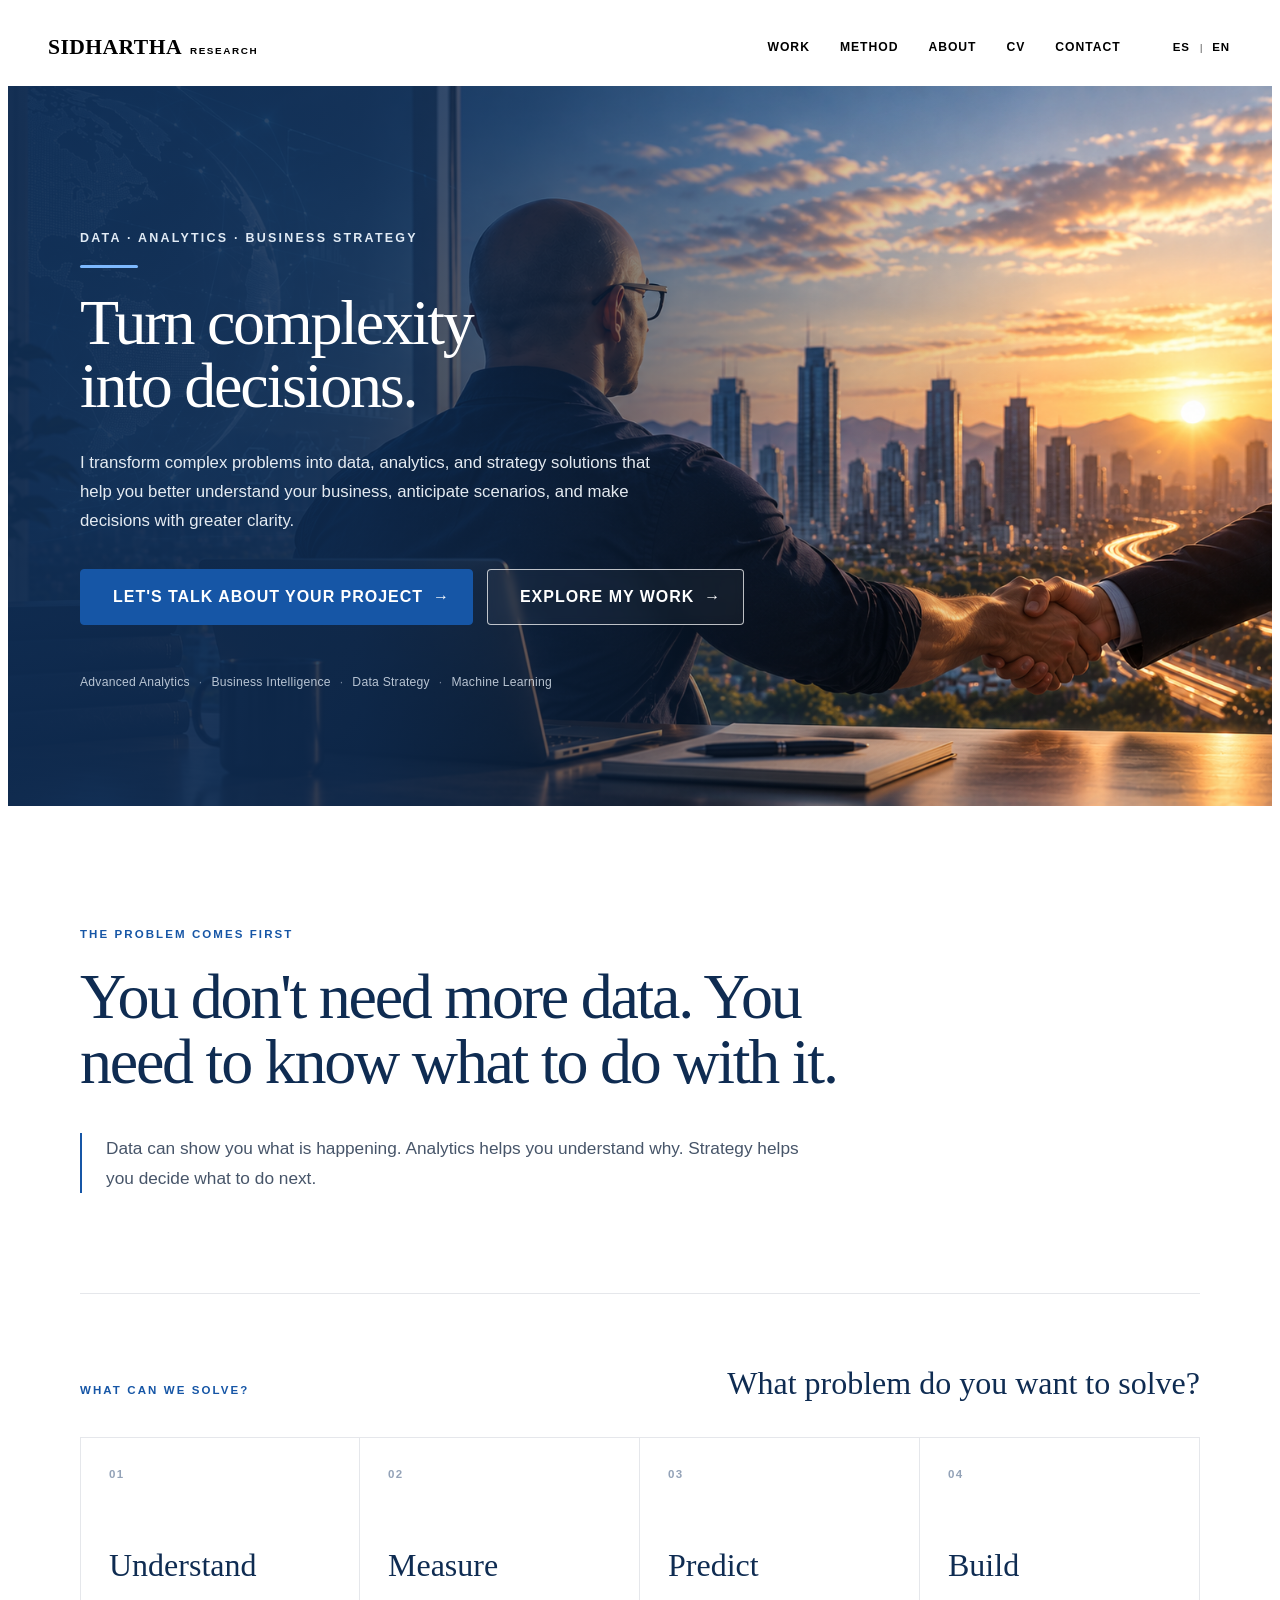
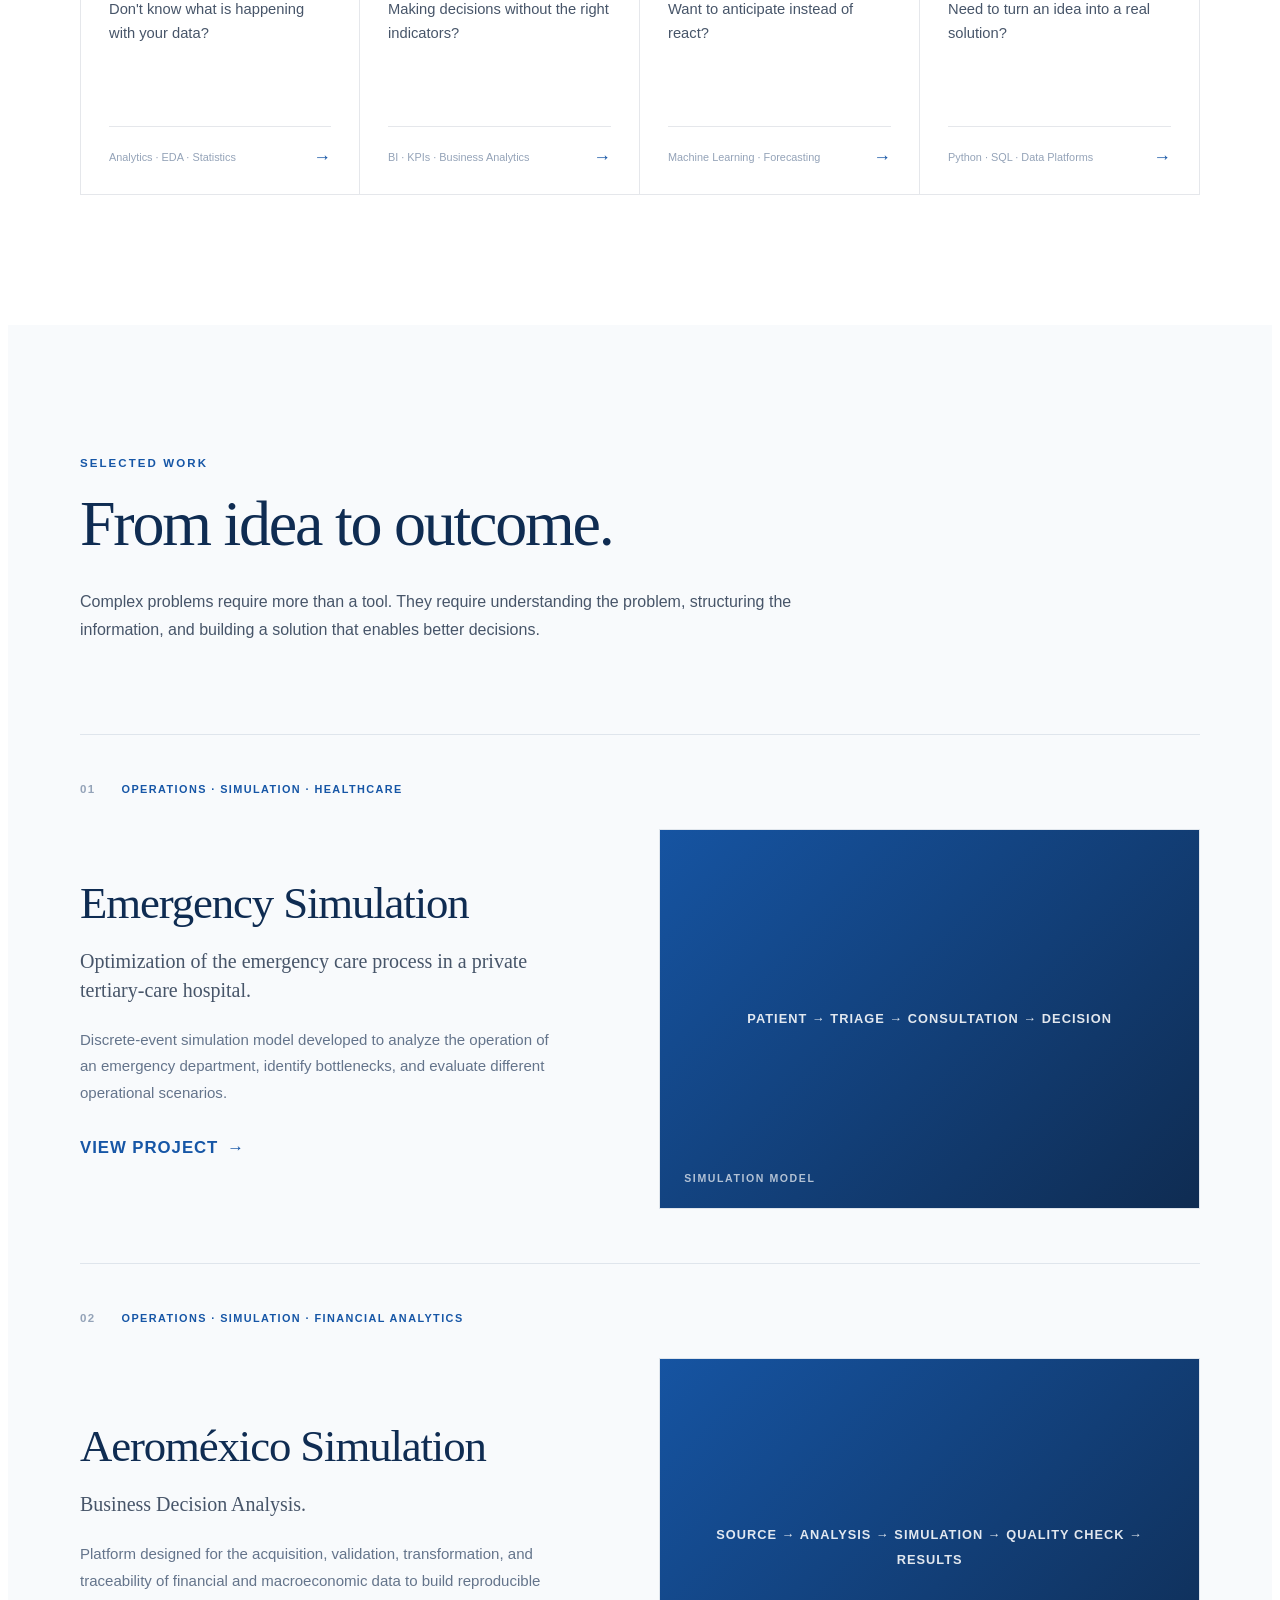
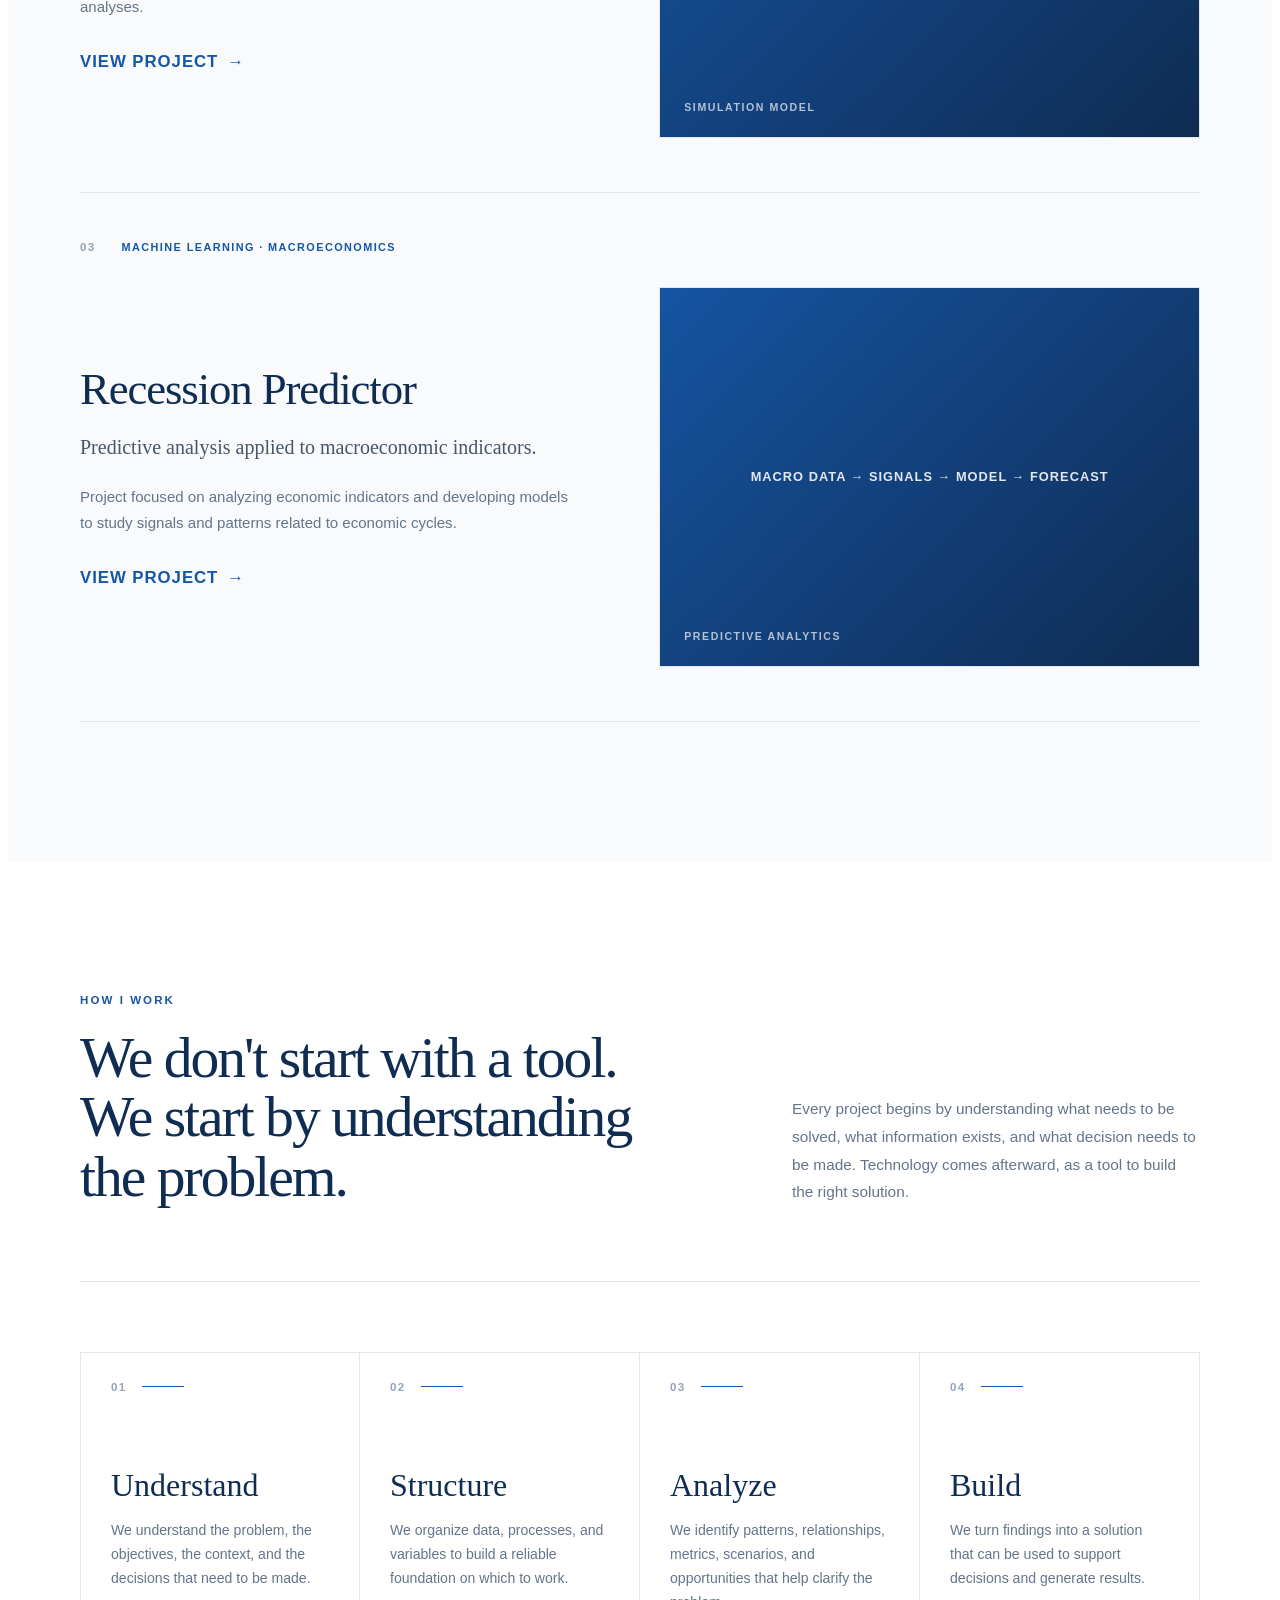
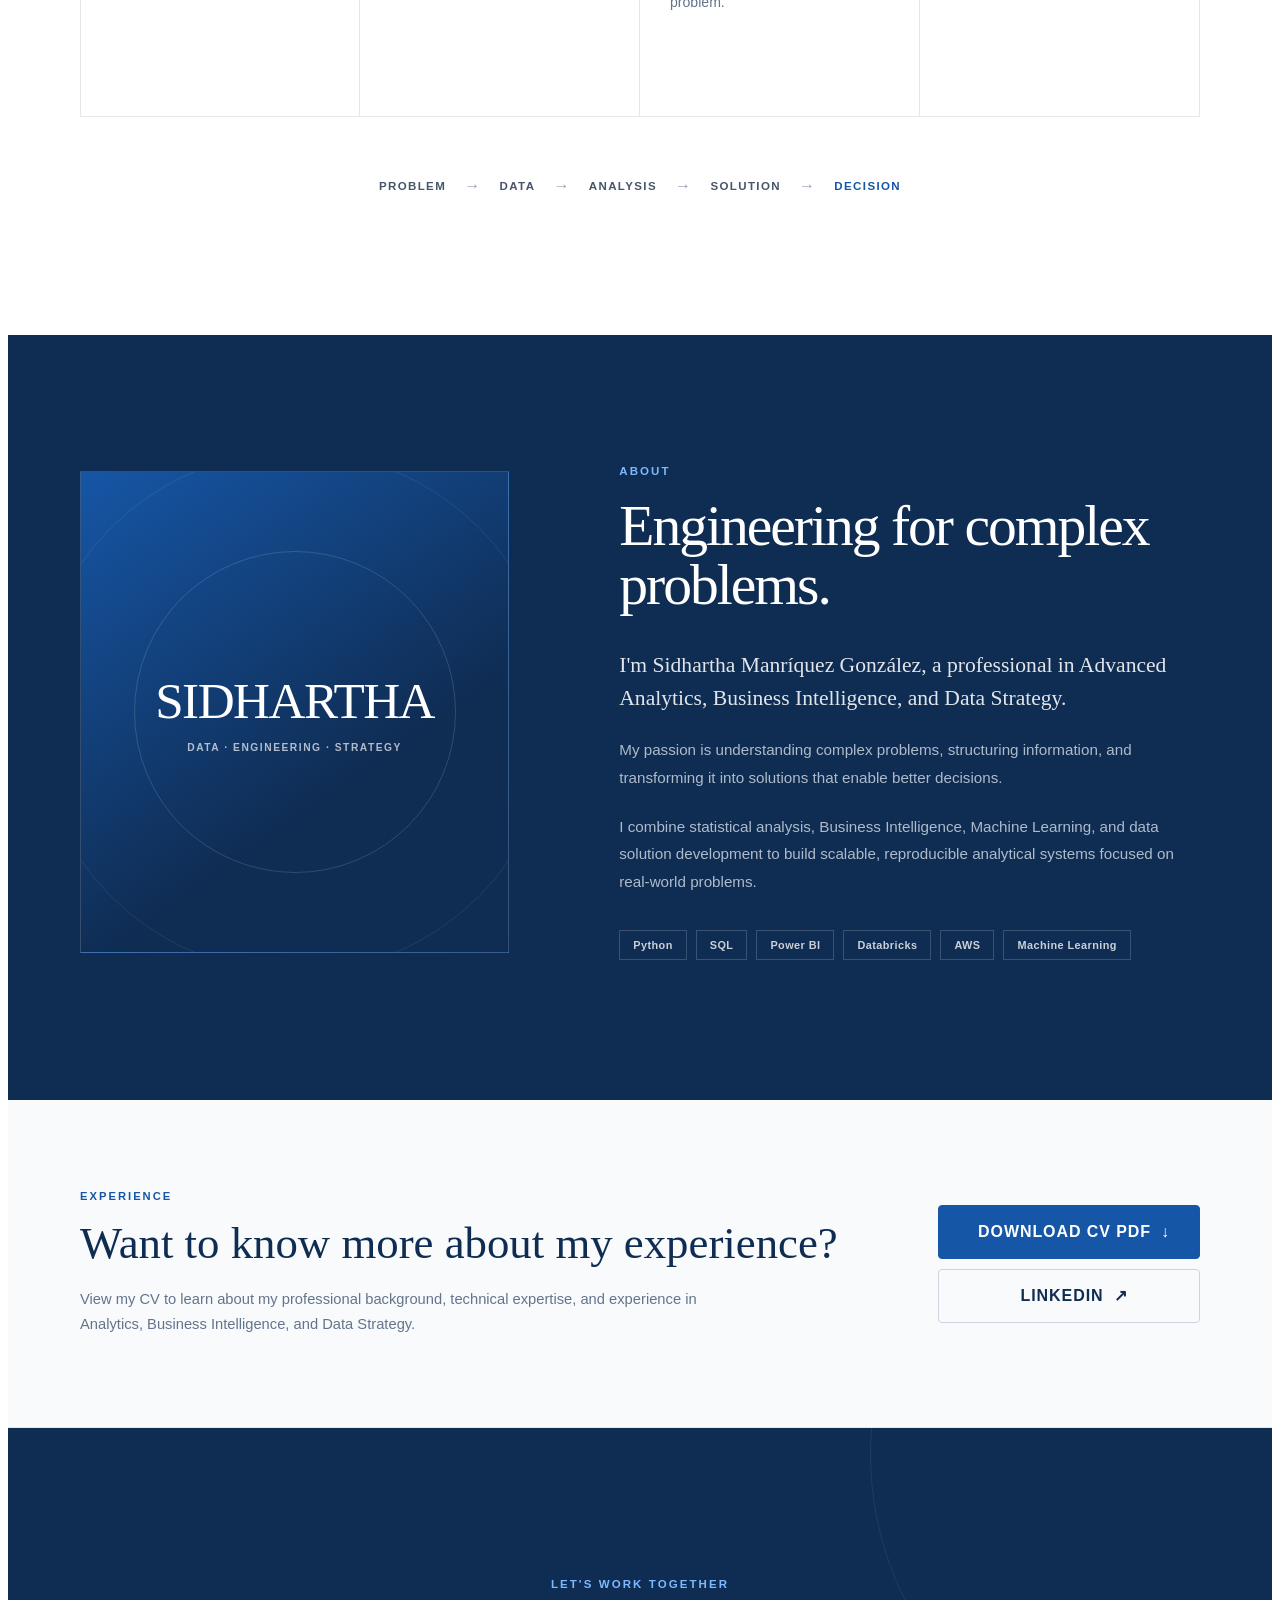
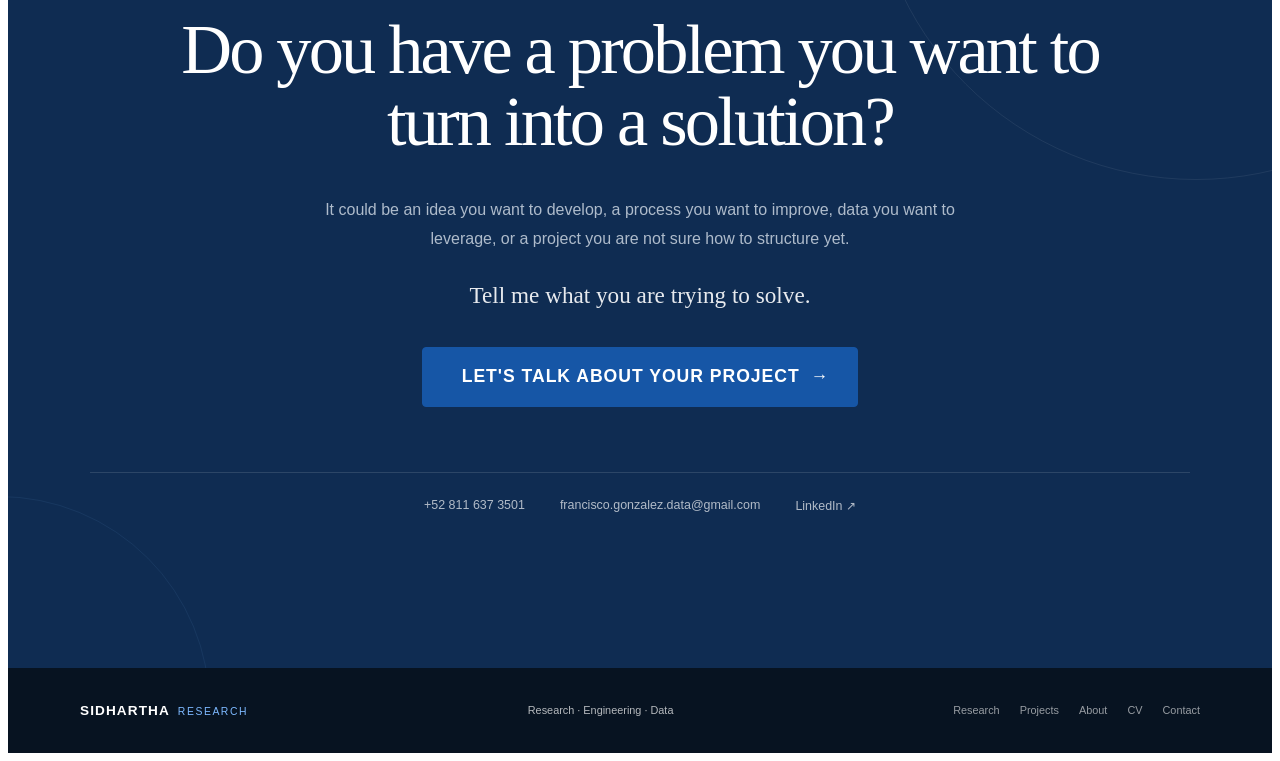
==== commit f6d1aff9: "feat(research): add Montecarlo simulation for Aeroméxico" ====
--- a/work_with_me/index.html
+++ b/work_with_me/index.html
@@ -264,29 +264,28 @@
                     <div class="consulting-project__meta">
                         <span class="consulting-project__number">02</span>
                         <span class="consulting-project__category">
-                            DATA PLATFORM · FINANCIAL ANALYTICS
+                            OPERATIONS · SIMULATION · FINANCIAL ANALYTICS
                         </span>
                     </div>
                     <div class="consulting-project__content">
                         <div class="consulting-project__text">
-                            <h3 class="consulting-project__title">QuantLab</h3>
+                            <h3 class="consulting-project__title">Aeroméxico Simulation</h3>
                             <p class="consulting-project__subtitle" data-i18n="project.02.subtitle">
-                                Data platform para investigación
-                                cuantitativa y análisis financiero.
+                                Análisis de decisiones para negocio
                             </p>
                             <p class="consulting-project__description" data-i18n="project.02.description">
-                                Plataforma orientada a la adquisición,
-                                validación, transformación y trazabilidad
-                                de información financiera y macroeconómica
-                                para construir análisis reproducibles.
-                            </p>
-                            <a class="consulting-project__link" href="#">
-                                <span data-i18n="projects.view">Ver proyecto</span>
-                                <span aria-hidden="true">→</span>
+                                Un caso cuantitativo para comparar tres estrategias de capacidad
+                                aérea cuando la demanda, los ingresos y los costos todavía son inciertos.
+                            </p>
+                             <a class="consulting-project__link"
+                               href="../research/aeromexico_montecarlo/index.html"
+                               rel="noopener noreferrer" target="_blank">
+                                 <span data-i18n="projects.view">Ver proyecto</span>
+                                 <span aria-hidden="true">→</span>
                             </a>
                         </div>
                         <div aria-hidden="true" class="consulting-project__visual consulting-project__visual--quant">
-                            <span class="consulting-project__visual-label">DATA PLATFORM</span>
+                            <span class="consulting-project__visual-label">SIMULATION MODEL</span>
                         </div>
                     </div>
                 </article>
@@ -500,7 +499,7 @@
             </div>
             <div class="consulting-cv__actions">
                 <a class="consulting-cv__button consulting-cv__button--primary" download=""
-                   href="assets/image/Sidhartha.pdf">
+                   href="assets/image/Sidhartha_M.pdf">
                     <span data-i18n="cv.download">Descargar CV PDF</span>
                     <span aria-hidden="true">↓</span>
                 </a>
--- a/work_with_me/assets/css/work_with_me.css
+++ b/work_with_me/assets/css/work_with_me.css
@@ -1317,7 +1317,7 @@
 
 
 .consulting-project__visual--quant::after {
-    content: "SOURCE → CONTRACT → QUALITY → STORAGE → ANALYSIS";
+    content: "SOURCE → ANALYSIS → SIMULATION → QUALITY CHECK → RESULTS";
 
     position: absolute;
 
